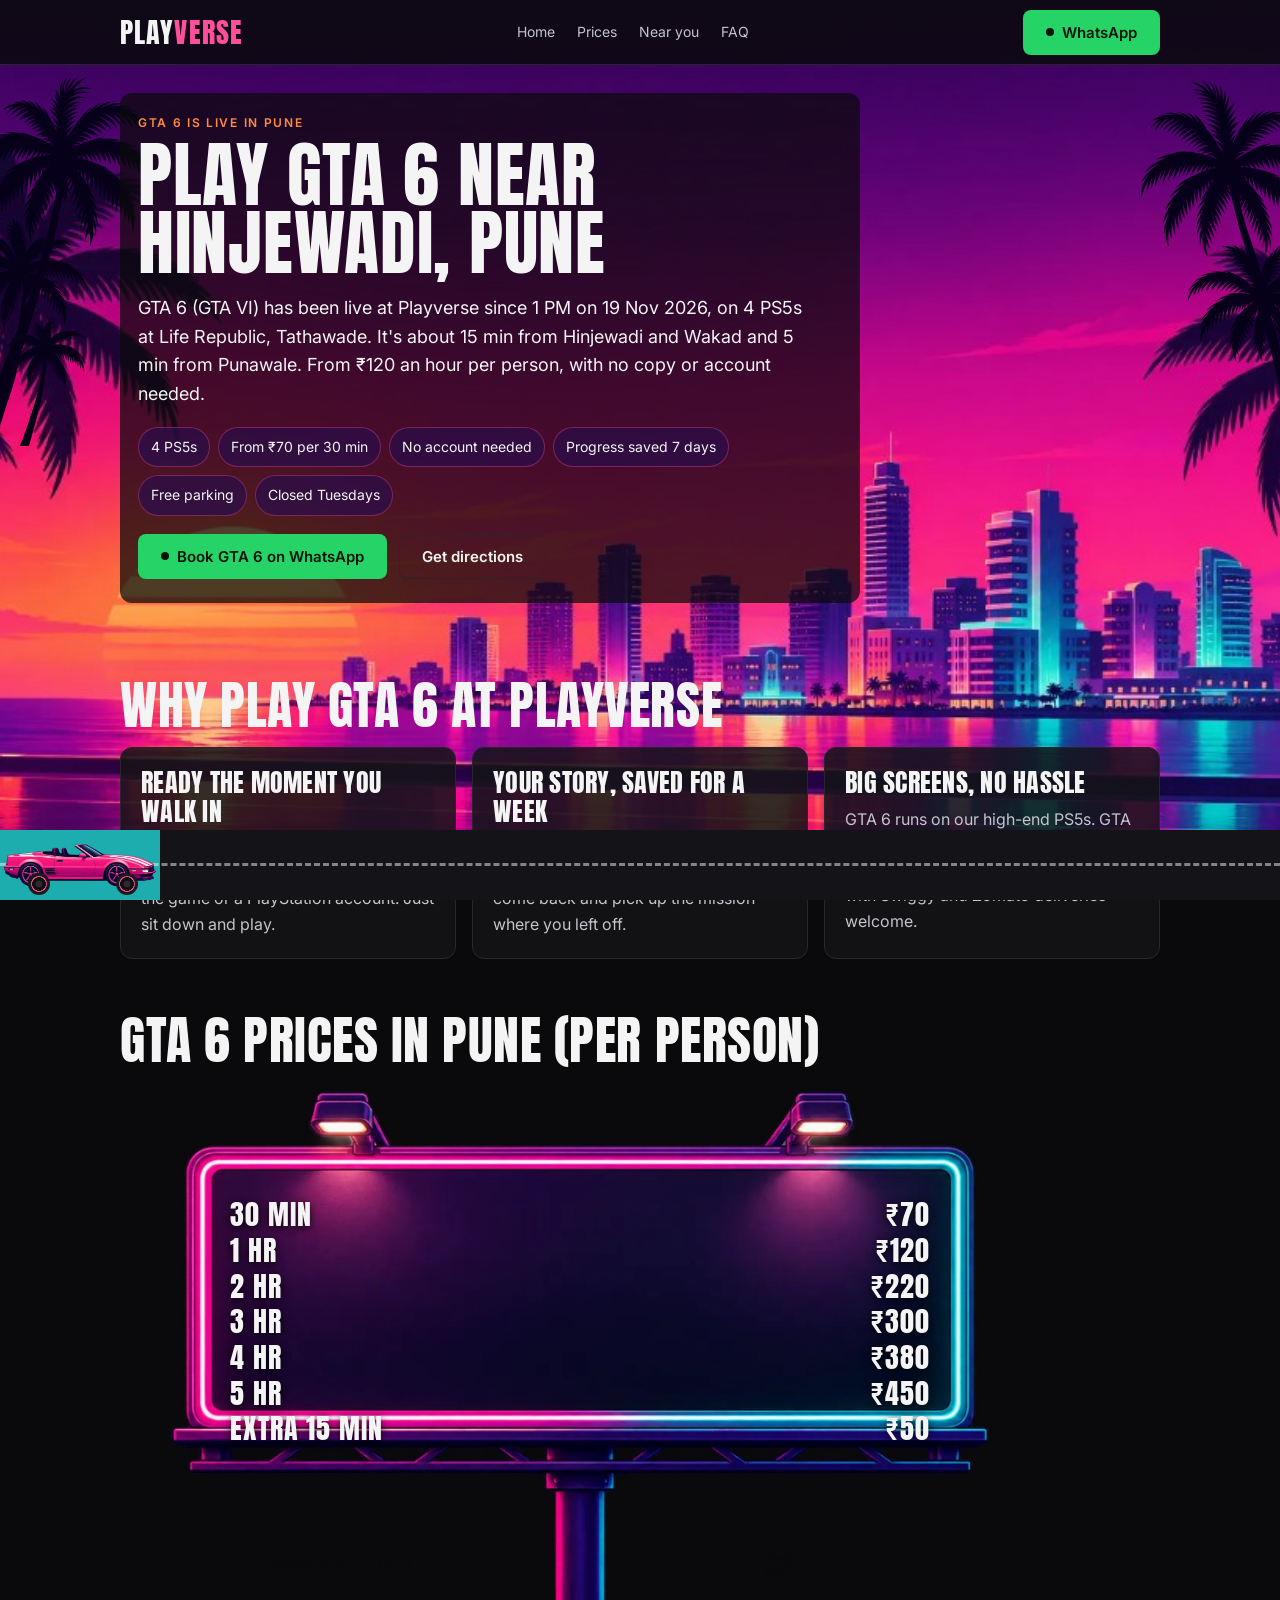
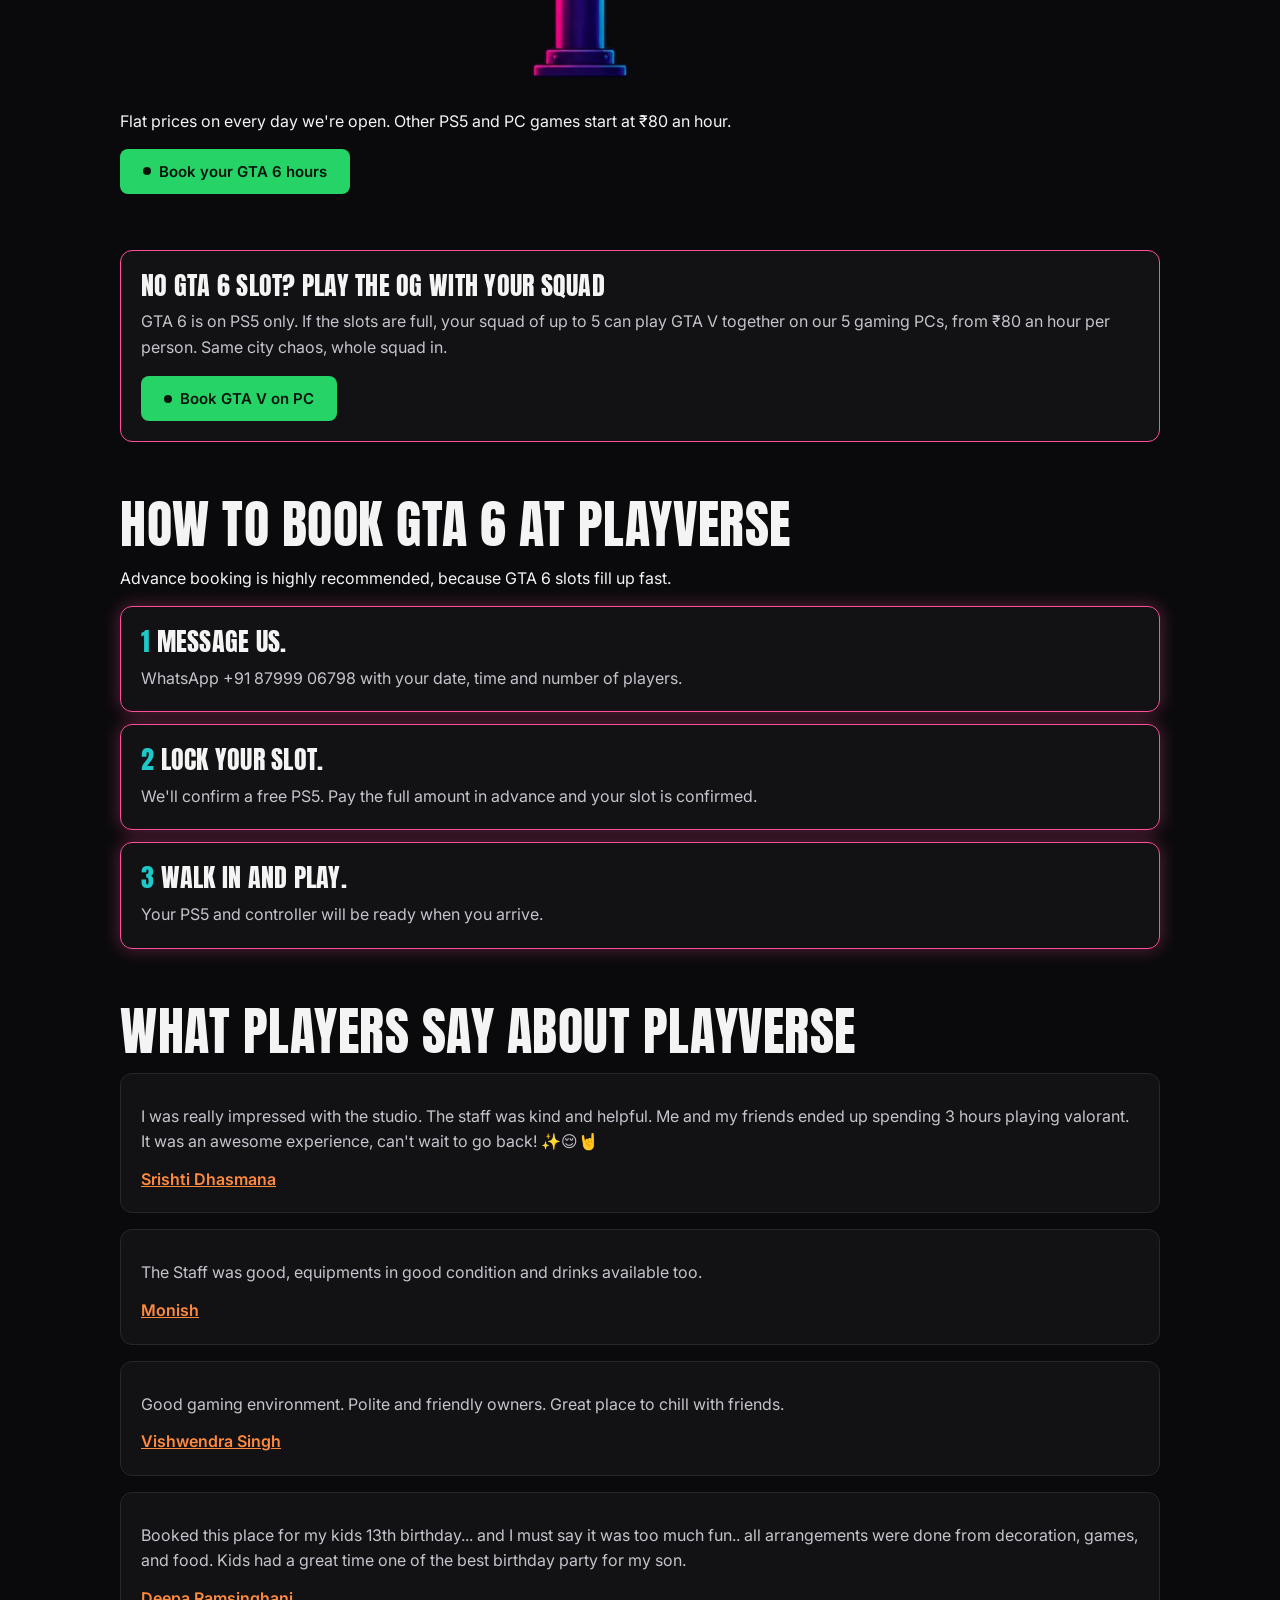
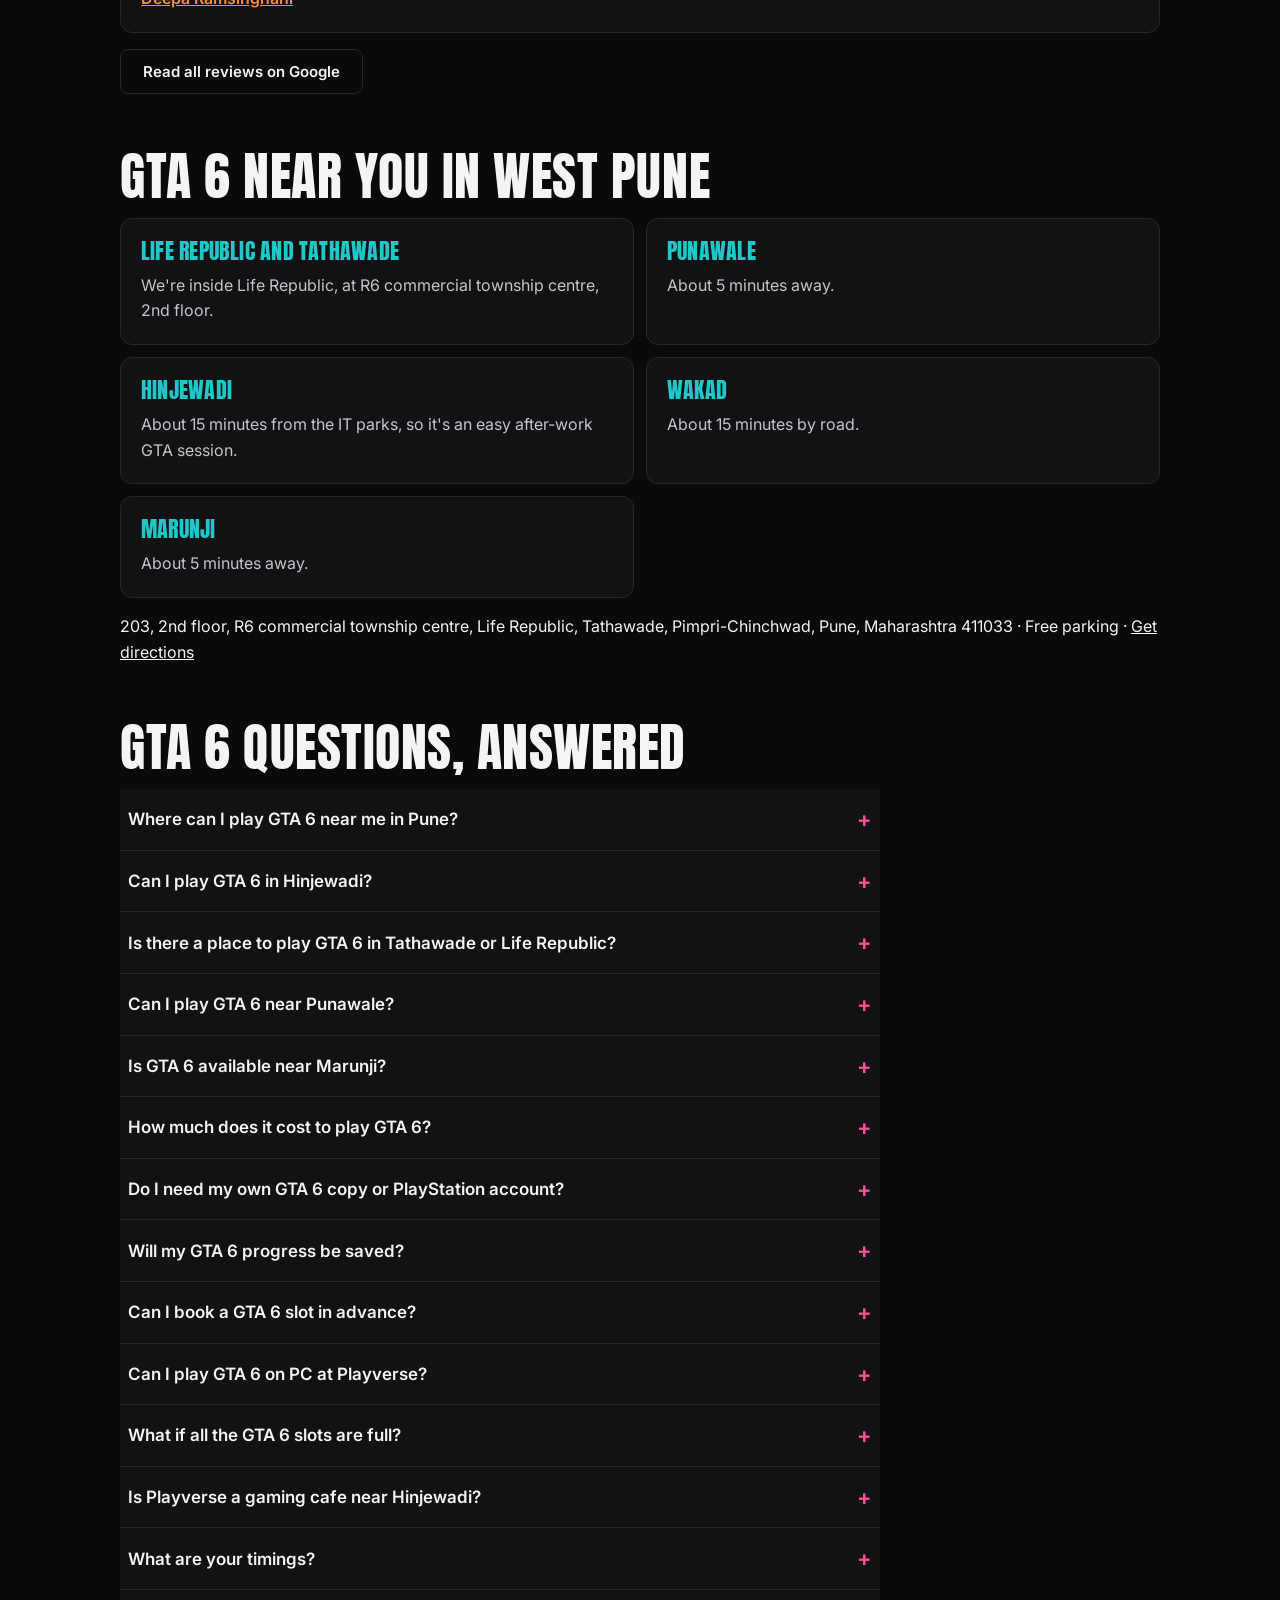
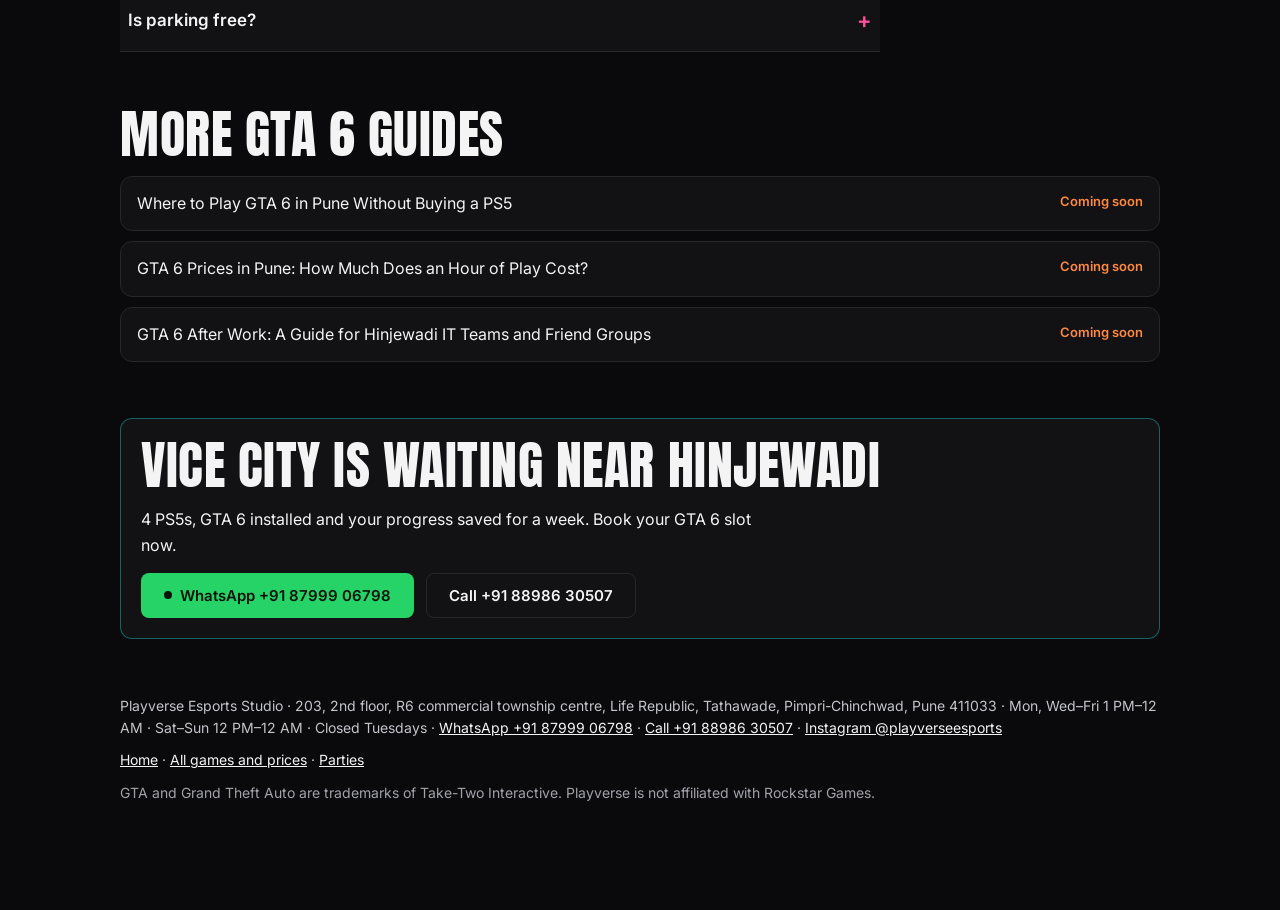
==== new-site/gta-6-hinjewadi-pune/index.html @ 989855e0 "Add a GTA 6 Pages preview without changing the homepage. Co-authored-by: Cursor <cursoragent@cursor." ====
<!doctype html>
<html lang="en-IN">
<head>
  <meta charset="utf-8">
  <meta name="viewport" content="width=device-width, initial-scale=1">
  <title>GTA 6 near Hinjewadi, Pune on PS5 | Play Now from ₹120/hr | Playverse</title>
  <meta name="description" content="GTA 6 is live on 4 PS5s at Playverse, Life Republic, Tathawade, about 15 min from Hinjewadi and 5 min from Punawale and Marunji. No copy or account needed. From ₹70 per person.">
  <link rel="canonical" href="https://www.playverseesports.in/gta-6-hinjewadi-pune/">
  <meta property="og:type" content="website">
  <meta property="og:title" content="GTA 6 near Hinjewadi, Pune on PS5 | Play Now from ₹120/hr | Playverse">
  <meta property="og:description" content="GTA 6 is live on 4 PS5s at Playverse, Life Republic, Tathawade, about 15 min from Hinjewadi and 5 min from Punawale and Marunji. No copy or account needed. From ₹70 per person.">
  <meta property="og:url" content="https://www.playverseesports.in/gta-6-hinjewadi-pune/">
  <meta property="og:image" content="https://www.playverseesports.in/gta-6-hinjewadi-pune/images/sunset-landscape.webp">
  <meta name="theme-color" content="#0A0A0C">
  <link rel="preconnect" href="https://fonts.googleapis.com">
  <link rel="preconnect" href="https://fonts.gstatic.com" crossorigin>
  <link href="https://fonts.googleapis.com/css2?family=Anton&family=Inter:wght@400;500;600&display=swap" rel="stylesheet">
  <link rel="stylesheet" href="gta.css">
  <script type="application/ld+json">
  {
    "@context": "https://schema.org",
    "@graph": [
      {
        "@type": "WebPage",
        "@id": "https://www.playverseesports.in/gta-6-hinjewadi-pune/#webpage",
        "url": "https://www.playverseesports.in/gta-6-hinjewadi-pune/",
        "name": "GTA 6 near Hinjewadi, Pune on PS5 | Play Now from ₹120/hr | Playverse",
        "description": "GTA 6 is live on 4 PS5s at Playverse, Life Republic, Tathawade, about 15 min from Hinjewadi and 5 min from Punawale and Marunji. No copy or account needed. From ₹70 per person.",
        "inLanguage": "en-IN",
        "about": { "@id": "https://www.playverseesports.in/#business" },
        "provider": { "@id": "https://www.playverseesports.in/#business" },
        "isPartOf": { "@id": "https://www.playverseesports.in/#website" },
        "breadcrumb": { "@id": "https://www.playverseesports.in/gta-6-hinjewadi-pune/#breadcrumb" },
        "primaryImageOfPage": {
          "@type": "ImageObject",
          "url": "https://www.playverseesports.in/gta-6-hinjewadi-pune/images/sunset-landscape.webp"
        }
      },
      {
        "@type": "BreadcrumbList",
        "@id": "https://www.playverseesports.in/gta-6-hinjewadi-pune/#breadcrumb",
        "itemListElement": [
          {
            "@type": "ListItem",
            "position": 1,
            "name": "Home",
            "item": "https://www.playverseesports.in/"
          },
          {
            "@type": "ListItem",
            "position": 2,
            "name": "GTA 6 in Hinjewadi, Pune",
            "item": "https://www.playverseesports.in/gta-6-hinjewadi-pune/"
          }
        ]
      },
      {
        "@type": "EntertainmentBusiness",
        "@id": "https://www.playverseesports.in/#business",
        "name": "Playverse Esports Studio",
        "url": "https://www.playverseesports.in/",
        "telephone": ["+91 87999 06798", "+91 88986 30507"],
        "address": {
          "@type": "PostalAddress",
          "streetAddress": "203, 2nd floor, R6 commercial township centre, Life Republic, Tathawade, Pimpri-Chinchwad",
          "addressLocality": "Pune",
          "addressRegion": "Maharashtra",
          "postalCode": "411033",
          "addressCountry": "IN"
        },
        "openingHoursSpecification": [
          {
            "@type": "OpeningHoursSpecification",
            "dayOfWeek": ["Monday", "Wednesday", "Thursday", "Friday"],
            "opens": "13:00",
            "closes": "00:00"
          },
          {
            "@type": "OpeningHoursSpecification",
            "dayOfWeek": ["Saturday", "Sunday"],
            "opens": "12:00",
            "closes": "00:00"
          }
        ]
      },
      {
        "@type": "FAQPage",
        "@id": "https://www.playverseesports.in/gta-6-hinjewadi-pune/#faq",
        "mainEntity": [
          {
            "@type": "Question",
            "name": "Where can I play GTA 6 near me in Pune?",
            "acceptedAnswer": { "@type": "Answer", "text": "At Playverse Esports Studio, Life Republic, Tathawade, on 4 PS5s. It's about 15 minutes from Hinjewadi and Wakad and 5 minutes from Punawale." }
          },
          {
            "@type": "Question",
            "name": "Can I play GTA 6 in Hinjewadi?",
            "acceptedAnswer": { "@type": "Answer", "text": "Yes. Playverse is about 15 minutes from Hinjewadi, and GTA 6 costs ₹120 an hour per person." }
          },
          {
            "@type": "Question",
            "name": "Is there a place to play GTA 6 in Tathawade or Life Republic?",
            "acceptedAnswer": { "@type": "Answer", "text": "Yes. Playverse is inside Life Republic, Tathawade, at 203, 2nd floor, R6 commercial township centre." }
          },
          {
            "@type": "Question",
            "name": "Can I play GTA 6 near Punawale?",
            "acceptedAnswer": { "@type": "Answer", "text": "Yes. Playverse is about 5 minutes from Punawale." }
          },
          {
            "@type": "Question",
            "name": "Is GTA 6 available near Marunji?",
            "acceptedAnswer": { "@type": "Answer", "text": "Yes. Playverse at Life Republic, Tathawade, is about 5 minutes from Marunji." }
          },
          {
            "@type": "Question",
            "name": "How much does it cost to play GTA 6?",
            "acceptedAnswer": { "@type": "Answer", "text": "₹70 for 30 minutes, ₹120 for 1 hour, ₹220 for 2 hours, ₹300 for 3 hours, ₹380 for 4 hours or ₹450 for 5 hours, per person. Extra 15 minutes cost ₹50." }
          },
          {
            "@type": "Question",
            "name": "Do I need my own GTA 6 copy or PlayStation account?",
            "acceptedAnswer": { "@type": "Answer", "text": "No. GTA 6 is already installed on our PS5s, so just come in and play." }
          },
          {
            "@type": "Question",
            "name": "Will my GTA 6 progress be saved?",
            "acceptedAnswer": { "@type": "Answer", "text": "Yes, for up to a week." }
          },
          {
            "@type": "Question",
            "name": "Can I book a GTA 6 slot in advance?",
            "acceptedAnswer": { "@type": "Answer", "text": "Yes, and advance booking is highly recommended. WhatsApp +91 87999 06798 with your date and time. Once we confirm a free PS5, pay the full amount in advance and your slot is confirmed." }
          },
          {
            "@type": "Question",
            "name": "Can I play GTA 6 on PC at Playverse?",
            "acceptedAnswer": { "@type": "Answer", "text": "No. GTA 6 is on PS5 only, so we run it on our high-end PS5s. If you want GTA on PC, a squad of up to 5 can play GTA V together on our 5 gaming PCs." }
          },
          {
            "@type": "Question",
            "name": "What if all the GTA 6 slots are full?",
            "acceptedAnswer": { "@type": "Answer", "text": "Fall back to the OG game. A squad of up to 5 can play GTA V together on our 5 gaming PCs, from ₹80 an hour per person." }
          },
          {
            "@type": "Question",
            "name": "Is Playverse a gaming cafe near Hinjewadi?",
            "acceptedAnswer": { "@type": "Answer", "text": "Yes. Playverse is a gaming cafe and gaming zone about 15 minutes from Hinjewadi, with 4 PS5s and 5 gaming PCs." }
          },
          {
            "@type": "Question",
            "name": "What are your timings?",
            "acceptedAnswer": { "@type": "Answer", "text": "Mon, Wed, Thu and Fri 1 PM to 12 AM, and Sat and Sun 12 PM to 12 AM. We're closed on Tuesdays." }
          },
          {
            "@type": "Question",
            "name": "Is parking free?",
            "acceptedAnswer": { "@type": "Answer", "text": "Yes, parking is free." }
          }
        ]
      }
    ]
  }
  </script>
</head>
<body>
  <div class="sky">
    <picture class="sky-day">
      <source media="(min-width: 768px)" srcset="images/sunset-landscape.webp" width="1024" height="576">
      <img src="images/sunset-portrait.webp" width="576" height="1024" alt="Vice City-style sunset over a PS5 setup at Playverse gaming zone, Life Republic, Tathawade, Pune" fetchpriority="high">
    </picture>
    <picture class="sky-night" aria-hidden="true">
      <source media="(min-width: 768px)" srcset="images/night-landscape.webp" width="1024" height="576">
      <img src="images/night-portrait.webp" width="575" height="1024" alt="" loading="lazy">
    </picture>
    <div class="sky-tint" aria-hidden="true"></div>
  </div>
  <img class="palm palm-l" src="images/palms-left.webp" width="500" height="667" alt="" aria-hidden="true" loading="lazy">
  <img class="palm palm-r" src="images/palms-right.webp" width="500" height="667" alt="" aria-hidden="true" loading="lazy">

  <div class="road road-v" aria-hidden="true"><span class="driven"></span><span class="dash"></span></div>
  <div class="car car-top" aria-hidden="true">
    <img src="images/car-top.webp" width="200" height="355" alt="">
  </div>
  <div class="road road-h" aria-hidden="true"><span class="driven"></span><span class="dash"></span></div>
  <div class="car car-side" aria-hidden="true">
    <img src="images/car-side.webp" width="600" height="250" alt="">
    <span class="wheel wheel-rear"></span>
    <span class="wheel wheel-front"></span>
    <span class="park-sign">P</span>
  </div>

  <nav class="nav" aria-label="Primary">
    <div class="wrap">
      <a class="logo" href="https://www.playverseesports.in/">PLAY<b>VERSE</b></a>
      <div class="links">
        <a href="https://www.playverseesports.in/">Home</a>
        <a href="#prices">Prices</a>
        <a href="#near">Near you</a>
        <a href="#faq">FAQ</a>
      </div>
      <a class="btn btn-wa" href="https://wa.me/918799906798?text=Hi%20Playverse%2C%20I%27d%20like%20to%20book%20GTA%206.%20Date%2C%20time%20and%20players%3A%20"><span class="dot"></span>WhatsApp</a>
    </div>
  </nav>

  <main>
    <section class="hero" id="hero">
      <div class="wrap">
        <div class="hero-copy">
          <p class="eyebrow">GTA 6 is live in Pune</p>
          <h1>Play GTA 6 near Hinjewadi, Pune</h1>
          <p class="sub">GTA 6 (GTA VI) has been live at Playverse since 1 PM on 19 Nov 2026, on 4 PS5s at Life Republic, Tathawade. It's about 15 min from Hinjewadi and Wakad and 5 min from Punawale. From ₹120 an hour per person, with no copy or account needed.</p>
          <ul class="facts">
            <li>4 PS5s</li>
            <li>From ₹70 per 30 min</li>
            <li>No account needed</li>
            <li>Progress saved 7 days</li>
            <li>Free parking</li>
            <li>Closed Tuesdays</li>
          </ul>
          <div class="row">
            <a class="btn btn-wa" href="https://wa.me/918799906798?text=Hi%20Playverse%2C%20I%27d%20like%20to%20book%20GTA%206.%20Date%2C%20time%20and%20players%3A%20"><span class="dot"></span>Book GTA 6 on WhatsApp</a>
            <a class="btn btn-ghost" href="https://share.google/kca95g4atwMwxrsyq">Get directions</a>
          </div>
        </div>
      </div>
    </section>

    <section class="block" id="why">
      <div class="wrap">
        <h2>Why play GTA 6 at Playverse</h2>
        <div class="grid three">
          <article class="card why-card">
            <h3>Ready the moment you walk in</h3>
            <p>GTA 6 is already installed on all 4 PS5s, so you don't need a console, a copy of the game or a PlayStation account. Just sit down and play.</p>
          </article>
          <article class="card why-card">
            <h3>Your story, saved for a week</h3>
            <p>We keep your GTA 6 progress on our console for up to 7 days, so you can come back and pick up the mission where you left off.</p>
          </article>
          <article class="card why-card">
            <h3>Big screens, no hassle</h3>
            <p>GTA 6 runs on our high-end PS5s. GTA 6 is launching on PS5, not PC, and we have free parking and snacks allowed, with Swiggy and Zomato deliveries welcome.</p>
          </article>
        </div>
      </div>
    </section>

    <section class="block" id="prices">
      <div class="wrap">
        <h2>GTA 6 prices in Pune (per person)</h2>
        <div class="billboard-wrap">
          <div class="billboard">
            <img class="frame" src="images/billboard.webp" width="1024" height="682" alt="Neon billboard showing GTA 6 hourly prices at Playverse, Pune" loading="lazy">
            <ul class="prices">
              <li><span>30 min</span><span>₹70</span></li>
              <li><span>1 hr</span><span>₹120</span></li>
              <li><span>2 hr</span><span>₹220</span></li>
              <li><span>3 hr</span><span>₹300</span></li>
              <li><span>4 hr</span><span>₹380</span></li>
              <li><span>5 hr</span><span>₹450</span></li>
              <li><span>Extra 15 min</span><span>₹50</span></li>
            </ul>
          </div>
        </div>
        <p class="note">Flat prices on every day we're open. Other PS5 and PC games start at ₹80 an hour.</p>
        <a class="btn btn-wa" href="https://wa.me/918799906798?text=Hi%20Playverse%2C%20I%27d%20like%20to%20book%20GTA%206.%20Date%2C%20time%20and%20players%3A%20"><span class="dot"></span>Book your GTA 6 hours</a>
      </div>
    </section>

    <section class="block" id="bonus">
      <div class="wrap">
        <article class="card bonus">
          <h3>No GTA 6 slot? Play the OG with your squad</h3>
          <p>GTA 6 is on PS5 only. If the slots are full, your squad of up to 5 can play GTA V together on our 5 gaming PCs, from ₹80 an hour per person. Same city chaos, whole squad in.</p>
          <div class="row" style="margin-top:16px">
            <a class="btn btn-wa" href="https://wa.me/918799906798?text=Hi%20Playverse%2C%20I%27d%20like%20to%20book%20GTA%20V%20on%20PC%20for%20my%20squad."><span class="dot"></span>Book GTA V on PC</a>
          </div>
        </article>
      </div>
    </section>

    <section class="block" id="how">
      <div class="wrap">
        <h2>How to book GTA 6 at Playverse</h2>
        <p class="intro">Advance booking is highly recommended, because GTA 6 slots fill up fast.</p>
        <div class="steps">
          <article class="card step">
            <h3>Message us.</h3>
            <p>WhatsApp +91 87999 06798 with your date, time and number of players.</p>
          </article>
          <article class="card step">
            <h3>Lock your slot.</h3>
            <p>We'll confirm a free PS5. Pay the full amount in advance and your slot is confirmed.</p>
          </article>
          <article class="card step">
            <h3>Walk in and play.</h3>
            <p>Your PS5 and controller will be ready when you arrive.</p>
          </article>
        </div>
      </div>
    </section>

    <section class="block" id="reviews">
      <div class="wrap">
        <h2>What players say about Playverse</h2>
        <div class="grid">
          <article class="card review">
            <blockquote><p>I was really impressed with the studio. The staff was kind and helpful. Me and my friends ended up spending 3 hours playing valorant. It was an awesome experience, can't wait to go back! ✨️😌🤘</p></blockquote>
            <a class="reviewer" href="https://www.google.com/maps/reviews/data=!4m8!14m7!1m6!2m5!1sChdDSUhNMG9nS0VJQ0FnTURJdC1hci1RRRAB!2m1!1s0x0:0xfddb924f7a65fff3!3m1!1s2@1:CIHM0ogKEICAgMDIt-ar-QE%7C%7C?hl=en">Srishti Dhasmana</a>
          </article>
          <article class="card review">
            <blockquote><p>The Staff was good, equipments in good condition and drinks available too.</p></blockquote>
            <a class="reviewer" href="https://www.google.com/maps/reviews/data=!4m8!14m7!1m6!2m5!1sCi9DQUlRQUNvZENodHljRjlvT214WllVcDRXSEoxWnpKVWFHdzVPR2xCTWpnNVEwRRAB!2m1!1s0x0:0xfddb924f7a65fff3!3m1!1s2@1:CAIQACodChtycF9oOmxZYUp4WHJ1ZzJUaGw5OGlBMjg5Q0E%7C%7C?hl=en">Monish</a>
          </article>
          <article class="card review">
            <blockquote><p>Good gaming environment. Polite and friendly owners. Great place to chill with friends.</p></blockquote>
            <a class="reviewer" href="https://www.google.com/maps/reviews/data=!4m8!14m7!1m6!2m5!1sChZDSUhNMG9nS0VJQ0FnTURveXBHNUNnEAE!2m1!1s0x0:0xfddb924f7a65fff3!3m1!1s2@1:CIHM0ogKEICAgMDoypG5Cg%7C%7C?hl=en">Vishwendra Singh</a>
          </article>
          <article class="card review">
            <blockquote><p>Booked this place for my kids 13th birthday... and I must say it was too much fun.. all arrangements were done from decoration, games, and food. Kids had a great time one of the best birthday party for my son.</p></blockquote>
            <a class="reviewer" href="https://www.google.com/maps/reviews/data=!4m8!14m7!1m6!2m5!1sChZDSUhNMG9nS0VJQ0FnTUNZaXRhS0N3EAE!2m1!1s0x0:0xfddb924f7a65fff3!3m1!1s2@1:CIHM0ogKEICAgMCYitaKCw%7C%7C?hl=en">Deepa Ramsinghani</a>
          </article>
        </div>
        <p style="margin-top:16px"><a class="btn btn-ghost" href="https://share.google/kca95g4atwMwxrsyq">Read all reviews on Google</a></p>
      </div>
    </section>

    <section class="block" id="near">
      <div class="wrap">
        <h2>GTA 6 near you in West Pune</h2>
        <div class="places">
          <article class="card">
            <h3>Life Republic and Tathawade</h3>
            <p>We're inside Life Republic, at R6 commercial township centre, 2nd floor.</p>
          </article>
          <article class="card">
            <h3>Punawale</h3>
            <p>About 5 minutes away.</p>
          </article>
          <article class="card">
            <h3>Hinjewadi</h3>
            <p>About 15 minutes from the IT parks, so it's an easy after-work GTA session.</p>
          </article>
          <article class="card">
            <h3>Wakad</h3>
            <p>About 15 minutes by road.</p>
          </article>
          <article class="card">
            <h3>Marunji</h3>
            <p>About 5 minutes away.</p>
          </article>
        </div>
        <p class="address">203, 2nd floor, R6 commercial township centre, Life Republic, Tathawade, Pimpri-Chinchwad, Pune, Maharashtra 411033 · Free parking · <a href="https://share.google/kca95g4atwMwxrsyq">Get directions</a></p>
      </div>
    </section>

    <section class="block" id="faq">
      <div class="wrap">
        <h2>GTA 6 questions, answered</h2>
        <div class="faq-list">
          <details class="faq-item">
            <summary>Where can I play GTA 6 near me in Pune?</summary>
            <p>At Playverse Esports Studio, Life Republic, Tathawade, on 4 PS5s. It's about 15 minutes from Hinjewadi and Wakad and 5 minutes from Punawale.</p>
          </details>
          <details class="faq-item">
            <summary>Can I play GTA 6 in Hinjewadi?</summary>
            <p>Yes. Playverse is about 15 minutes from Hinjewadi, and GTA 6 costs ₹120 an hour per person.</p>
          </details>
          <details class="faq-item">
            <summary>Is there a place to play GTA 6 in Tathawade or Life Republic?</summary>
            <p>Yes. Playverse is inside Life Republic, Tathawade, at 203, 2nd floor, R6 commercial township centre.</p>
          </details>
          <details class="faq-item">
            <summary>Can I play GTA 6 near Punawale?</summary>
            <p>Yes. Playverse is about 5 minutes from Punawale.</p>
          </details>
          <details class="faq-item">
            <summary>Is GTA 6 available near Marunji?</summary>
            <p>Yes. Playverse at Life Republic, Tathawade, is about 5 minutes from Marunji.</p>
          </details>
          <details class="faq-item">
            <summary>How much does it cost to play GTA 6?</summary>
            <p>₹70 for 30 minutes, ₹120 for 1 hour, ₹220 for 2 hours, ₹300 for 3 hours, ₹380 for 4 hours or ₹450 for 5 hours, per person. Extra 15 minutes cost ₹50.</p>
          </details>
          <details class="faq-item">
            <summary>Do I need my own GTA 6 copy or PlayStation account?</summary>
            <p>No. GTA 6 is already installed on our PS5s, so just come in and play.</p>
          </details>
          <details class="faq-item">
            <summary>Will my GTA 6 progress be saved?</summary>
            <p>Yes, for up to a week.</p>
          </details>
          <details class="faq-item">
            <summary>Can I book a GTA 6 slot in advance?</summary>
            <p>Yes, and advance booking is highly recommended. WhatsApp +91 87999 06798 with your date and time. Once we confirm a free PS5, pay the full amount in advance and your slot is confirmed.</p>
          </details>
          <details class="faq-item">
            <summary>Can I play GTA 6 on PC at Playverse?</summary>
            <p>No. GTA 6 is on PS5 only, so we run it on our high-end PS5s. If you want GTA on PC, a squad of up to 5 can play GTA V together on our 5 gaming PCs.</p>
          </details>
          <details class="faq-item">
            <summary>What if all the GTA 6 slots are full?</summary>
            <p>Fall back to the OG game. A squad of up to 5 can play GTA V together on our 5 gaming PCs, from ₹80 an hour per person.</p>
          </details>
          <details class="faq-item">
            <summary>Is Playverse a gaming cafe near Hinjewadi?</summary>
            <p>Yes. Playverse is a gaming cafe and gaming zone about 15 minutes from Hinjewadi, with 4 PS5s and 5 gaming PCs.</p>
          </details>
          <details class="faq-item">
            <summary>What are your timings?</summary>
            <p>Mon, Wed, Thu and Fri 1 PM to 12 AM, and Sat and Sun 12 PM to 12 AM. We're closed on Tuesdays.</p>
          </details>
          <details class="faq-item">
            <summary>Is parking free?</summary>
            <p>Yes, parking is free.</p>
          </details>
        </div>
      </div>
    </section>

    <section class="block" id="guides">
      <div class="wrap">
        <h2>More GTA 6 guides</h2>
        <ul class="soon">
          <li>Where to Play GTA 6 in Pune Without Buying a PS5 <span>Coming soon</span></li>
          <li>GTA 6 Prices in Pune: How Much Does an Hour of Play Cost? <span>Coming soon</span></li>
          <li>GTA 6 After Work: A Guide for Hinjewadi IT Teams and Friend Groups <span>Coming soon</span></li>
        </ul>
      </div>
    </section>

    <section class="block" id="final">
      <div class="wrap">
        <div class="panel">
          <h2>Vice City is waiting near Hinjewadi</h2>
          <p class="intro" style="margin-top:12px">4 PS5s, GTA 6 installed and your progress saved for a week. Book your GTA 6 slot now.</p>
          <div class="row">
            <a class="btn btn-wa" href="https://wa.me/918799906798?text=Hi%20Playverse%2C%20I%27d%20like%20to%20book%20GTA%206.%20Date%2C%20time%20and%20players%3A%20"><span class="dot"></span>WhatsApp +91 87999 06798</a>
            <a class="btn btn-ghost" href="tel:+918898630507">Call +91 88986 30507</a>
          </div>
        </div>
      </div>
    </section>
  </main>

  <footer class="site-footer">
    <div class="wrap">
      <p>Playverse Esports Studio · 203, 2nd floor, R6 commercial township centre, Life Republic, Tathawade, Pimpri-Chinchwad, Pune 411033 · Mon, Wed–Fri 1 PM–12 AM · Sat–Sun 12 PM–12 AM · Closed Tuesdays · <a href="https://wa.me/918799906798?text=Hi%20Playverse%2C%20I%27d%20like%20to%20book%20GTA%206.%20Date%2C%20time%20and%20players%3A%20">WhatsApp +91 87999 06798</a> · <a href="tel:+918898630507">Call +91 88986 30507</a> · <a href="https://www.instagram.com/playverseesports/">Instagram @playverseesports</a></p>
      <p><a href="https://www.playverseesports.in/">Home</a> · <a href="https://www.playverseesports.in/#prices">All games and prices</a> · <a href="https://www.playverseesports.in/#parties">Parties</a></p>
      <p class="legal">GTA and Grand Theft Auto are trademarks of Take-Two Interactive. Playverse is not affiliated with Rockstar Games.</p>
    </div>
  </footer>

  <a class="fab" href="https://wa.me/918799906798?text=Hi%20Playverse%2C%20I%27d%20like%20to%20book%20GTA%206.%20Date%2C%20time%20and%20players%3A%20" aria-label="Chat on WhatsApp">
    <svg viewBox="0 0 24 24" aria-hidden="true"><path d="M12 2a10 10 0 0 0-8.6 15.1L2 22l5-1.3A10 10 0 1 0 12 2Zm5.3 14.1c-.2.6-1.3 1.2-1.8 1.2-.5.1-1 .2-3.4-.7-2.8-1.1-4.6-4-4.8-4.2-.1-.2-1.1-1.5-1.1-2.9s.7-2 1-2.3c.2-.3.5-.3.7-.3h.5c.2 0 .4 0 .6.5l.9 2.1c.1.2.1.4 0 .5l-.3.5-.4.4c-.1.2-.3.3-.1.6.2.3.8 1.3 1.7 2.1 1.2 1 2.1 1.3 2.4 1.5.3.1.5.1.6-.1l.9-1.1c.2-.3.4-.2.6-.1l2 1c.3.1.5.2.5.3.1.2.1.7-.1 1.3Z"/></svg>
  </a>
  <script src="gta.js"></script>
</body>
</html>
---- new-site/gta-6-hinjewadi-pune/gta.css ----
:root {
  --bg: #0A0A0C;
  --surface: rgba(20, 20, 24, 0.86);
  --border: #26262C;
  --text: #F4F4F5;
  --muted: #C4C4CC;
  --pink: #FF4F9A;
  --orange: #FF8A3D;
  --purple: #2A0F4A;
  --teal: #1FC8C8;
  --wa: #25D366;
  --r-btn: 8px;
  --r-card: 12px;
  --head: "Anton", Impact, sans-serif;
  --body: Inter, system-ui, sans-serif;
  --p: 0;
  --night: 0;
  --road: 32px;
  --car-h: 36px;
}

* { box-sizing: border-box; }
html { scroll-behavior: auto; }
body {
  margin: 0;
  background: var(--bg);
  color: var(--text);
  font: 400 16px/1.6 var(--body);
  padding-left: var(--road);
}
img { max-width: 100%; height: auto; }
a { color: inherit; }
h1, h2, h3 { font-family: var(--head); font-weight: 400; letter-spacing: 0.01em; margin: 0; }
h1 { font-size: clamp(40px, 12vw, 72px); line-height: 0.95; text-transform: uppercase; }
h2 { font-size: clamp(32px, 8vw, 52px); line-height: 1; text-transform: uppercase; }
h3 { font-size: 26px; line-height: 1.1; text-transform: uppercase; }
p { margin: 0; }

.wrap { max-width: 1080px; margin: 0 auto; padding: 0 20px; }
.panel {
  background: var(--surface);
  border: 1px solid var(--border);
  border-radius: var(--r-card);
  padding: 20px;
}
.muted { color: var(--muted); }
.row { display: flex; gap: 12px; flex-wrap: wrap; align-items: center; }

.sky {
  position: fixed;
  inset: 0;
  z-index: 0;
  pointer-events: none;
  background: #120818;
}
.sky picture, .sky img { position: absolute; inset: 0; width: 100%; height: 100%; object-fit: cover; }
.sky-night { opacity: var(--night); }
.sky-tint {
  position: absolute;
  inset: 0;
  background: linear-gradient(180deg, rgba(255, 79, 154, 0.18), rgba(42, 15, 74, 0.72));
  opacity: var(--night);
}

.palm {
  position: fixed;
  z-index: 1;
  top: 8vh;
  width: min(42vw, 220px);
  height: auto;
  pointer-events: none;
  transition: transform 0.8s ease;
}
.palm-l { left: var(--road); }
.palm-r { right: 0; }
.palms-out .palm-l { transform: translateX(-40px); }
.palms-out .palm-r { transform: translateX(40px); }

.road-v, .car-top { display: block; }
.road-h, .car-side { display: none; }
.road-v {
  position: fixed;
  z-index: 4;
  left: 0;
  top: 0;
  width: 24px;
  height: 100vh;
  background: #141418;
  overflow: hidden;
}
.road-v .dash {
  position: absolute;
  left: 11px;
  top: 0;
  bottom: 0;
  border-left: 2px dashed rgba(244, 244, 245, 0.55);
}
.road-v .driven {
  position: absolute;
  left: 0;
  top: 0;
  width: 100%;
  height: calc(var(--p) * (100vh - var(--car-h)) + var(--car-h));
  background: var(--teal);
  opacity: 0.85;
}
.car-top {
  position: fixed;
  z-index: 5;
  left: 2px;
  top: 0;
  width: 20px;
  height: var(--car-h);
  transform: translateY(calc(var(--p) * (100vh - var(--car-h))));
}
.car-top img { width: 20px; height: 36px; object-fit: contain; display: block; transform: rotate(180deg); }

.nav {
  position: sticky;
  top: 0;
  z-index: 6;
  background: rgba(10, 10, 12, 0.85);
  backdrop-filter: blur(10px);
  border-bottom: 1px solid var(--border);
}
.nav .wrap { display: flex; align-items: center; justify-content: space-between; height: 64px; gap: 12px; }
.logo { font: 400 28px/1 var(--head); letter-spacing: 0.04em; text-decoration: none; }
.logo b { color: var(--pink); font-weight: 400; }
.links { display: none; gap: 22px; font-size: 14px; }
.links a { text-decoration: none; color: var(--muted); }
.links a:hover, .links a:focus-visible { color: var(--text); }

.btn {
  font: 600 15px/1 var(--body);
  min-height: 44px;
  padding: 14px 22px;
  border-radius: var(--r-btn);
  text-decoration: none;
  display: inline-flex;
  align-items: center;
  justify-content: center;
  gap: 8px;
  border: 1px solid transparent;
  cursor: pointer;
  color: var(--text);
}
.btn:focus-visible { outline: 2px solid var(--pink); outline-offset: 3px; }
.btn-wa { background: var(--wa); color: #04140A; }
.btn-wa:hover { filter: brightness(1.08); }
.btn-ghost { border-color: var(--border); background: transparent; }
.btn-ghost:hover, .btn-ghost:focus-visible { border-color: var(--pink); }
.dot { width: 8px; height: 8px; border-radius: 50%; background: #04140A; }

main { position: relative; z-index: 2; }
.hero { padding: 28px 0 48px; }
.hero-copy {
  background: rgba(10, 10, 12, 0.72);
  border-radius: var(--r-card);
  padding: 24px 18px;
  max-width: 740px;
}
.eyebrow { color: var(--orange); font: 600 12px/1 var(--body); letter-spacing: 0.14em; text-transform: uppercase; margin-bottom: 12px; }
.sub { margin-top: 16px; font-size: 18px; max-width: 62ch; }
.facts { display: flex; flex-wrap: wrap; gap: 8px; margin: 18px 0; padding: 0; list-style: none; }
.facts li {
  background: rgba(42, 15, 74, 0.72);
  border: 1px solid rgba(255, 79, 154, 0.35);
  border-radius: 999px;
  padding: 8px 12px;
  font-size: 14px;
}

.block { padding: 28px 0; }
.block h2 { margin-bottom: 16px; }
.grid { display: grid; gap: 16px; }
.card {
  background: var(--surface);
  border: 1px solid var(--border);
  border-radius: var(--r-card);
  padding: 20px;
}
.card p { margin-top: 10px; color: var(--muted); }

.why-card { opacity: 0; transform: translateY(16px) scale(0.98); }
.why-card.in { animation: pop 0.55s ease forwards; }
.why-card:nth-child(2).in { animation-delay: 0.12s; }
.why-card:nth-child(3).in { animation-delay: 0.24s; }
@keyframes pop { to { opacity: 1; transform: none; } }

.billboard-wrap { opacity: 0; transform: translateX(48px); }
#prices.in .billboard-wrap { animation: slide-in 0.7s ease forwards; }
@keyframes slide-in { to { opacity: 1; transform: none; } }
.billboard {
  position: relative;
  max-width: 920px;
}
.billboard img.frame {
  width: 100%;
  height: auto;
  display: block;
}
.prices {
  position: absolute;
  left: 12%;
  right: 12%;
  top: 18%;
  height: 42%;
  display: flex;
  flex-direction: column;
  justify-content: space-evenly;
  margin: 0;
  padding: 0;
  list-style: none;
}
.prices li {
  display: flex;
  justify-content: space-between;
  gap: 12px;
  white-space: nowrap;
  font: 400 clamp(14px, 3.6vw, 28px)/1 var(--head);
  letter-spacing: 0.03em;
  text-transform: uppercase;
  text-shadow: 0 2px 10px rgba(0, 0, 0, 0.85);
}
.note { margin: 14px 0; max-width: 62ch; }

.bonus { border-color: var(--pink); }
.steps { display: grid; gap: 12px; counter-reset: step; }
.step {
  opacity: 0.35;
  border-color: #3a2048;
  transition: border-color 0.4s ease, box-shadow 0.4s ease, opacity 0.4s ease;
}
.step.in {
  opacity: 1;
  border-color: var(--pink);
  box-shadow: 0 0 18px rgba(255, 79, 154, 0.35);
}
.step h3::before {
  counter-increment: step;
  content: counter(step) "  ";
  color: var(--teal);
}
.intro { margin-bottom: 14px; max-width: 62ch; }

.review { opacity: 0; transform: translateY(18px); }
.review.in { animation: rise 0.5s ease forwards; }
.review:nth-child(2).in { animation-delay: 0.08s; }
.review:nth-child(3).in { animation-delay: 0.16s; }
.review:nth-child(4).in { animation-delay: 0.24s; }
@keyframes rise { to { opacity: 1; transform: none; } }
blockquote { margin: 0; }
.reviewer { display: inline-block; margin-top: 12px; color: var(--orange); font-weight: 600; }

.places { display: grid; gap: 12px; }
.places h3 { font-size: 22px; color: var(--teal); }
.address { margin-top: 16px; }

.faq-list { max-width: 760px; }
.faq-item {
  border-bottom: 1px solid var(--border);
  background: rgba(20, 20, 24, 0.8);
  opacity: 0;
  transform: translateY(-12px);
}
.faq-item.in { animation: note 0.45s ease forwards; }
@keyframes note { to { opacity: 1; transform: none; } }
.faq-item summary {
  list-style: none;
  cursor: pointer;
  min-height: 44px;
  padding: 16px 8px;
  display: flex;
  justify-content: space-between;
  gap: 12px;
  align-items: center;
  font: 600 17px/1.3 var(--body);
}
.faq-item summary::-webkit-details-marker { display: none; }
.faq-item summary::after { content: "+"; color: var(--pink); font-size: 22px; flex: none; }
.faq-item[open] summary::after { content: "–"; }
.faq-item p {
  color: var(--muted);
  max-width: 65ch;
  padding: 0 8px 16px;
  animation: drop 0.35s ease;
}
@keyframes drop {
  from { opacity: 0; transform: translateY(-8px); }
  to { opacity: 1; transform: none; }
}

.soon { list-style: none; padding: 0; margin: 0; display: grid; gap: 10px; }
.soon li {
  display: flex;
  justify-content: space-between;
  gap: 12px;
  padding: 14px 16px;
  border: 1px solid var(--border);
  border-radius: var(--r-card);
  background: var(--surface);
}
.soon span { color: var(--orange); font-size: 13px; font-weight: 600; white-space: nowrap; }

#final .panel { border-color: rgba(31, 200, 200, 0.45); }
.parked #final .btn-wa { animation: pulse 0.7s ease 1; }
@keyframes pulse {
  0% { box-shadow: 0 0 0 0 rgba(37, 211, 102, 0.7); }
  100% { box-shadow: 0 0 0 14px rgba(37, 211, 102, 0); }
}

.site-footer {
  position: relative;
  z-index: 2;
  padding: 28px 0 96px;
  color: var(--muted);
  font-size: 14px;
}
.site-footer p + p { margin-top: 10px; }
.site-footer a { color: var(--text); }
.legal { color: #A1A1AA; }

.fab {
  position: fixed;
  z-index: 7;
  right: 16px;
  bottom: 24px;
  width: 56px;
  height: 56px;
  border-radius: 50%;
  background: var(--wa);
  display: flex;
  align-items: center;
  justify-content: center;
  box-shadow: 0 6px 20px rgba(0, 0, 0, 0.45);
}
.fab:focus-visible { outline: 2px solid var(--text); outline-offset: 3px; }
.fab svg { width: 28px; height: 28px; fill: #fff; }

.park-sign { display: none; }

@media (min-width: 768px) {
  :root { --road: 0px; }
  body { padding-left: 0; padding-bottom: 70px; }
  .links { display: flex; }
  .palm { width: 280px; }
  .palm-l { left: 0; }
  .road-v, .car-top, .fab { display: none; }
  .road-h, .car-side { display: block; }
  .road-h {
    position: fixed;
    z-index: 4;
    left: 0;
    right: 0;
    bottom: 0;
    height: 70px;
    background: #141418;
  }
  .road-h .dash {
    position: absolute;
    left: 0;
    right: 0;
    top: 33px;
    border-top: 3px dashed rgba(244, 244, 245, 0.5);
  }
  .road-h .driven {
    position: absolute;
    left: 0;
    top: 0;
    height: 100%;
    width: calc(var(--p) * (100vw - 160px) + 160px);
    background: rgba(31, 200, 200, 0.85);
  }
  .car-side {
    position: fixed;
    z-index: 5;
    left: 0;
    bottom: 2px;
    width: 160px;
    height: 67px;
    transform: translateX(calc(var(--p) * (100vw - 160px)));
  }
  .car-side img { width: 160px; height: 67px; object-fit: contain; display: block; }
  .wheel {
    position: absolute;
    top: 42px;
    width: 22px;
    height: 22px;
    border-radius: 50%;
    border: 3px solid #1a1a1e;
    background: radial-gradient(circle, #2a2a30 30%, #111 32% 60%, #ff4f9a 62% 70%, #111 72%);
    transform: rotate(calc(var(--p) * 3600deg));
  }
  .wheel-rear { left: 28px; }
  .wheel-front { left: 116px; }
  .park-sign {
    display: none;
    position: absolute;
    right: -28px;
    top: -6px;
    width: 22px;
    height: 22px;
    border-radius: 3px;
    background: #1168FF;
    color: #fff;
    font: 700 14px/22px var(--body);
    text-align: center;
  }
  .parked .park-sign { display: block; }
  .site-footer { padding-bottom: 36px; }
  .grid.three { grid-template-columns: repeat(3, 1fr); }
  .places { grid-template-columns: 1fr 1fr; }
}

@media (prefers-reduced-motion: reduce) {
  :root { --p: 1; }
  html { scroll-behavior: auto; }
  .palm, .why-card, .billboard-wrap, .review, .faq-item, .step, .car-top, .car-side, .wheel {
    animation: none !important;
    transition: none !important;
    transform: none !important;
    opacity: 1 !important;
  }
  .sky-night, .sky-tint { opacity: 0; }
  .at-end .sky-night, .at-end .sky-tint { opacity: 1; }
  .car-top { top: auto; bottom: 8px; }
  .car-side { left: auto; right: 24px; }
  .parked #final .btn-wa, #final .btn-wa { animation: none; }
  .park-sign { display: block; }
  .step { opacity: 1; border-color: var(--pink); }
}
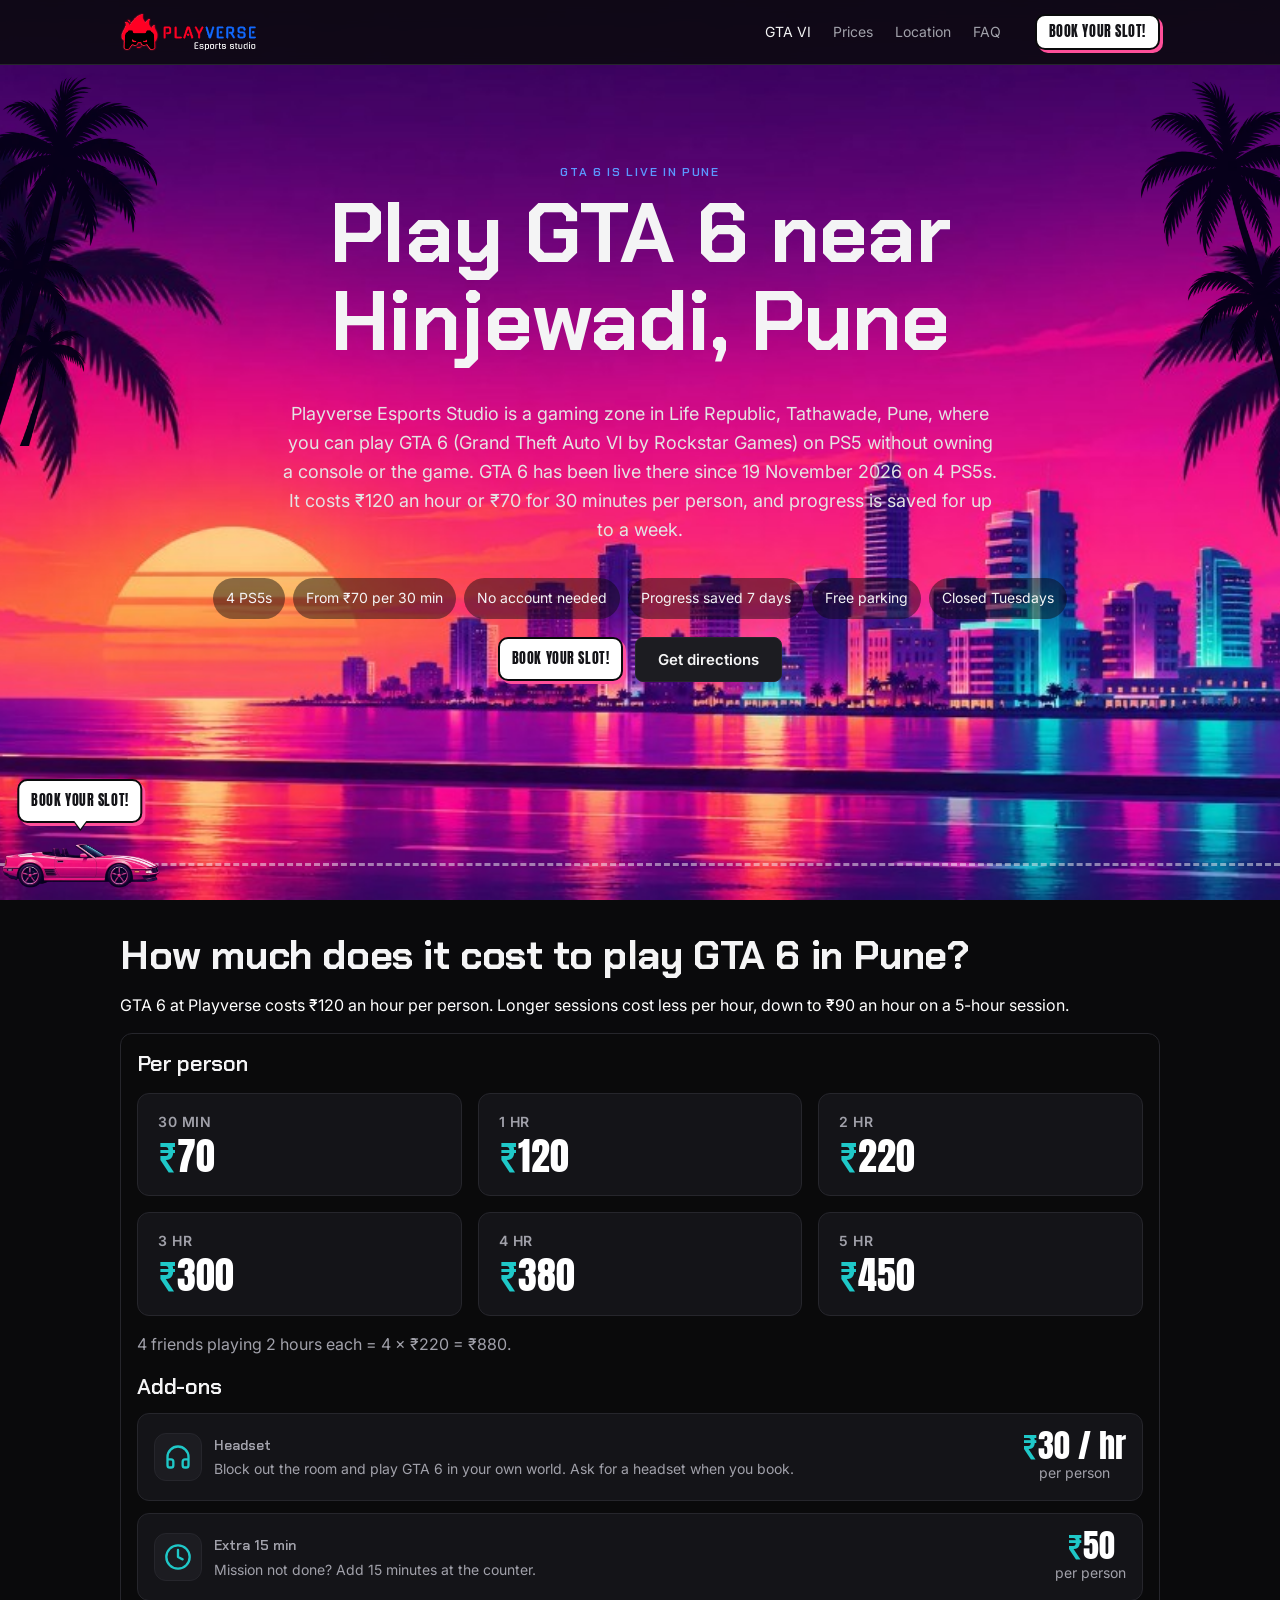
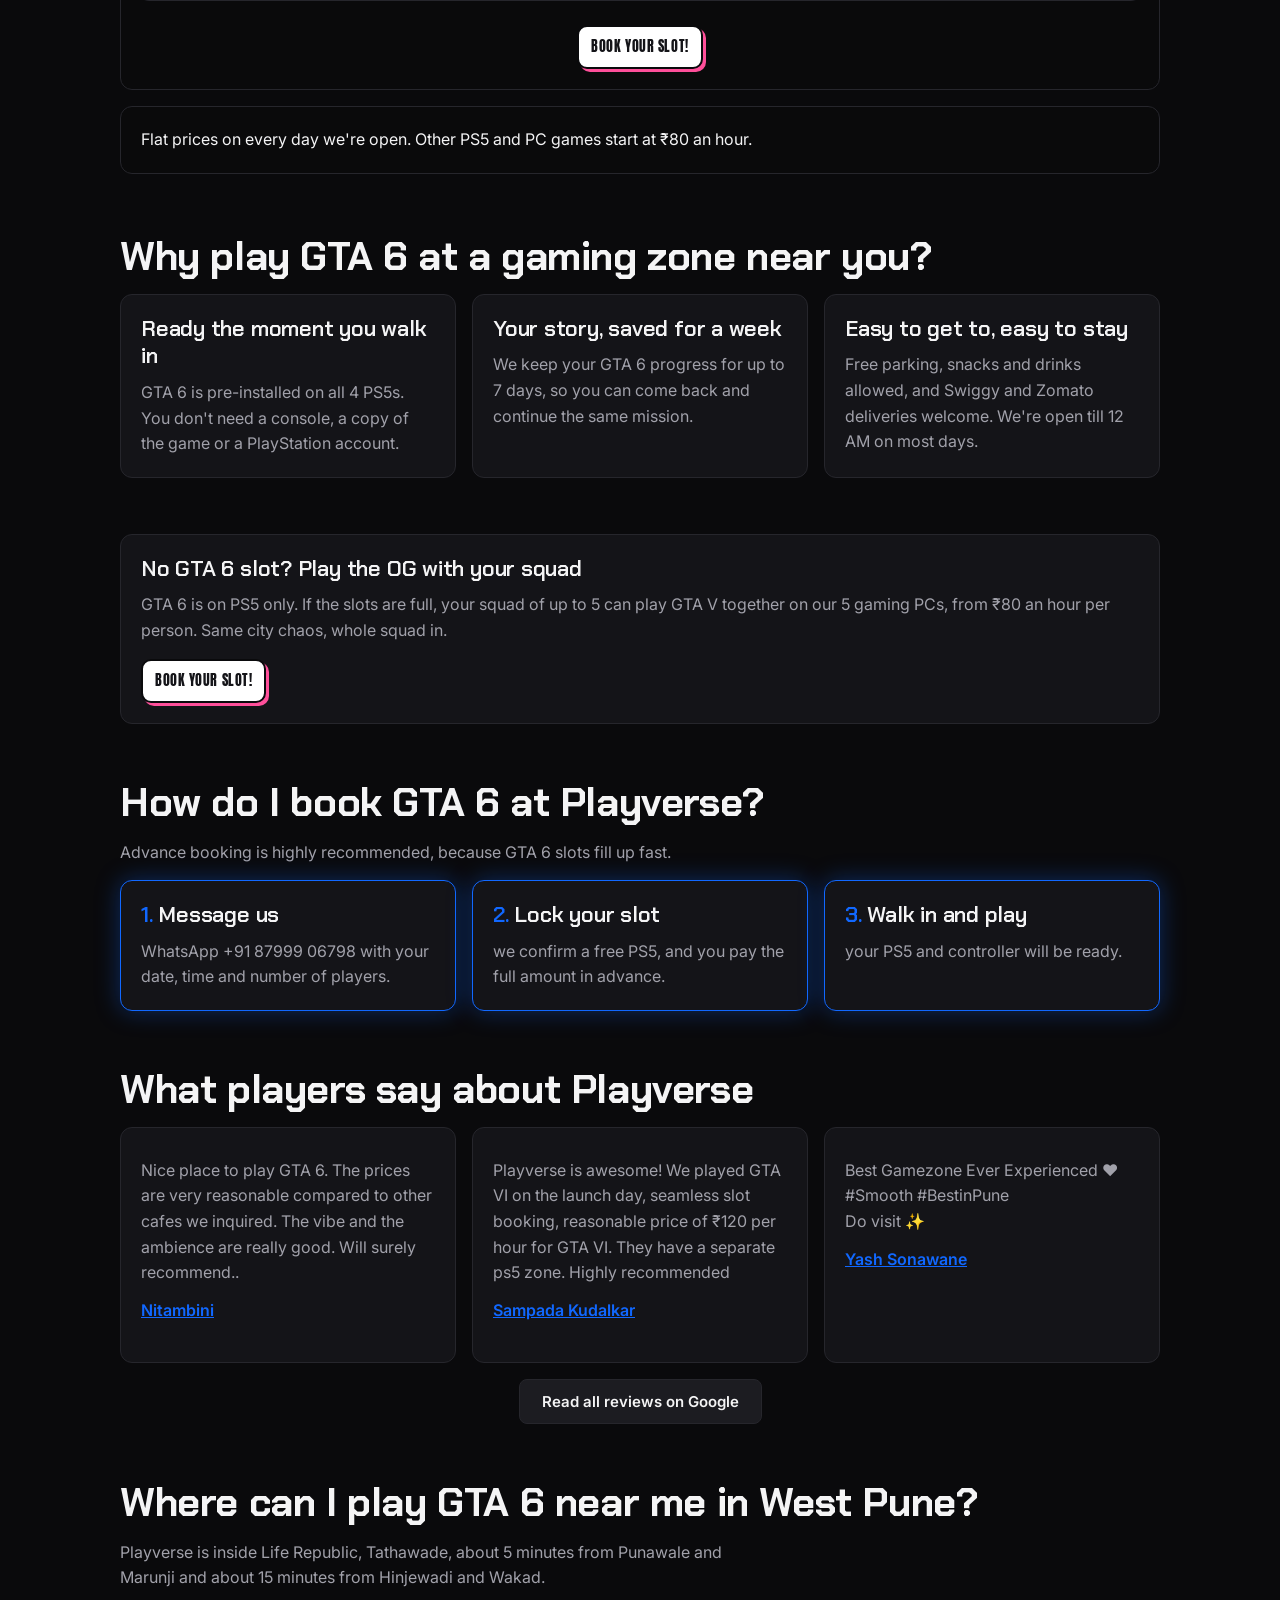
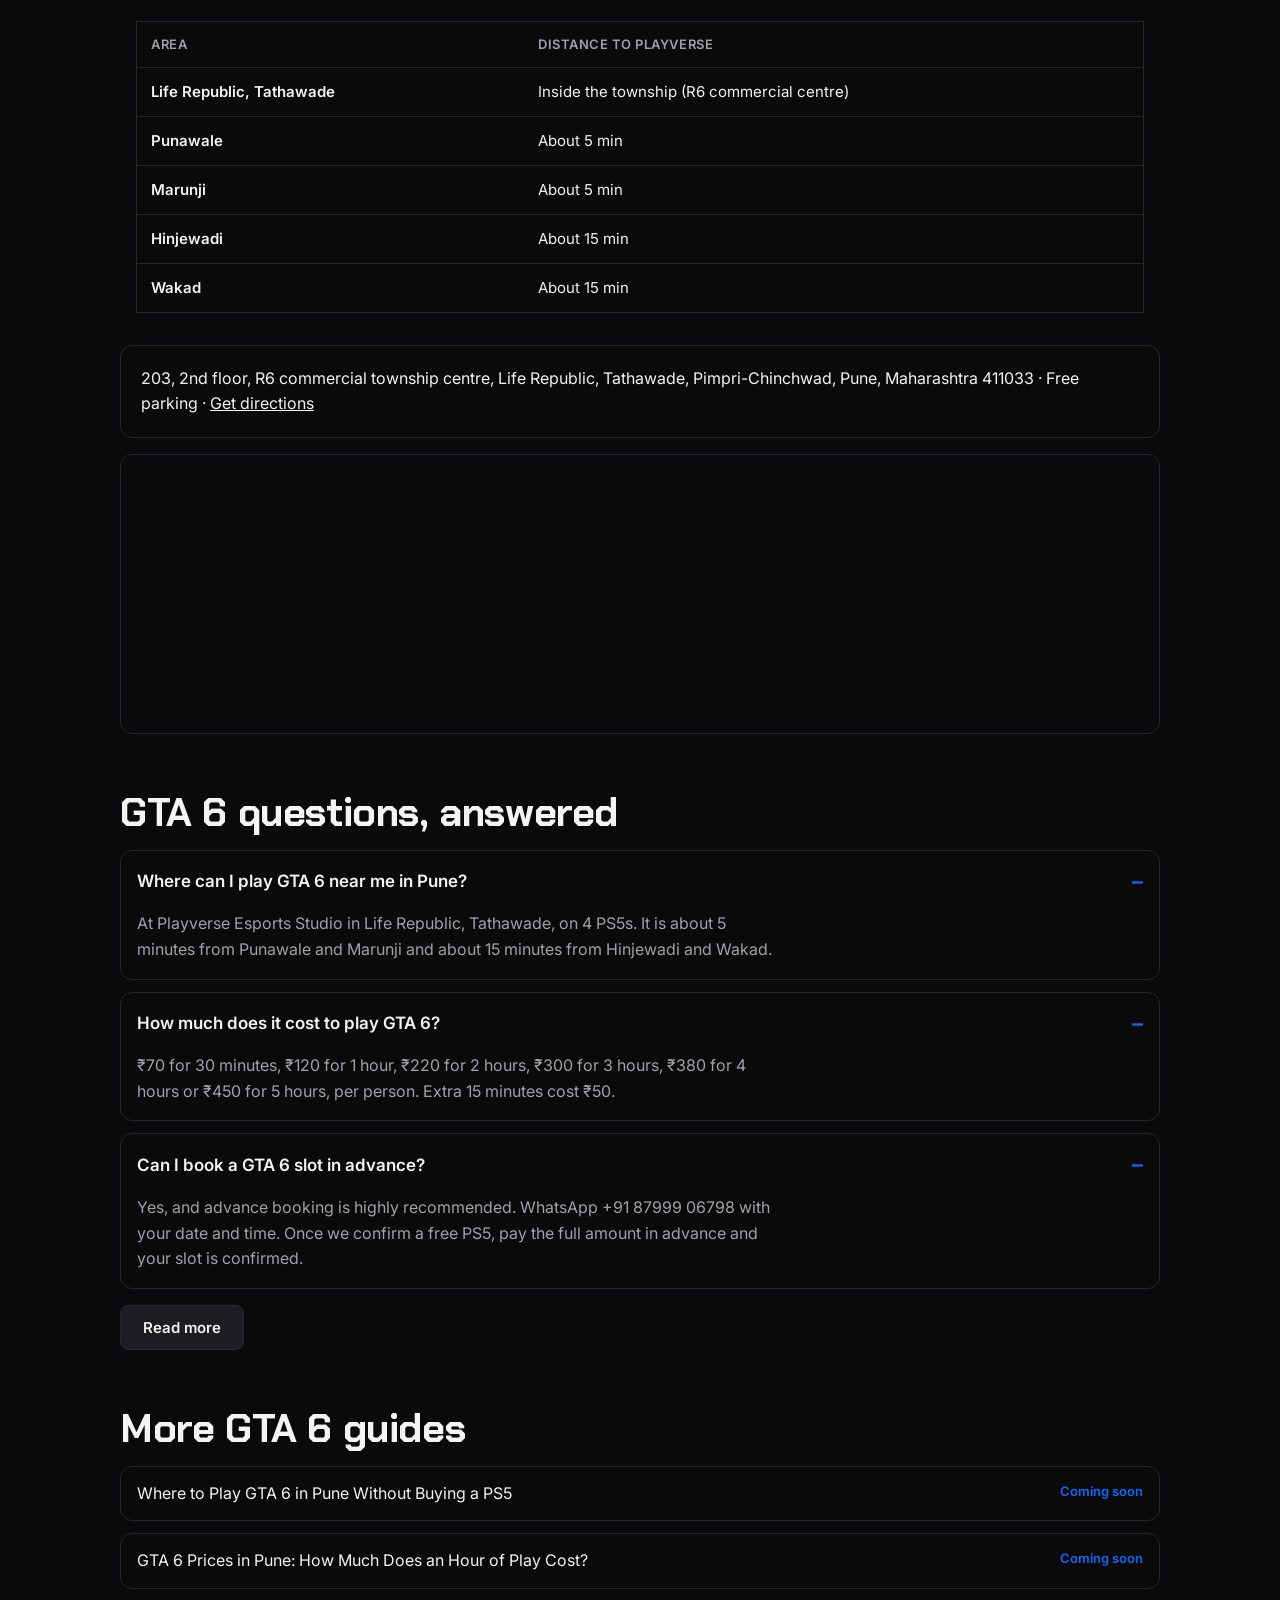
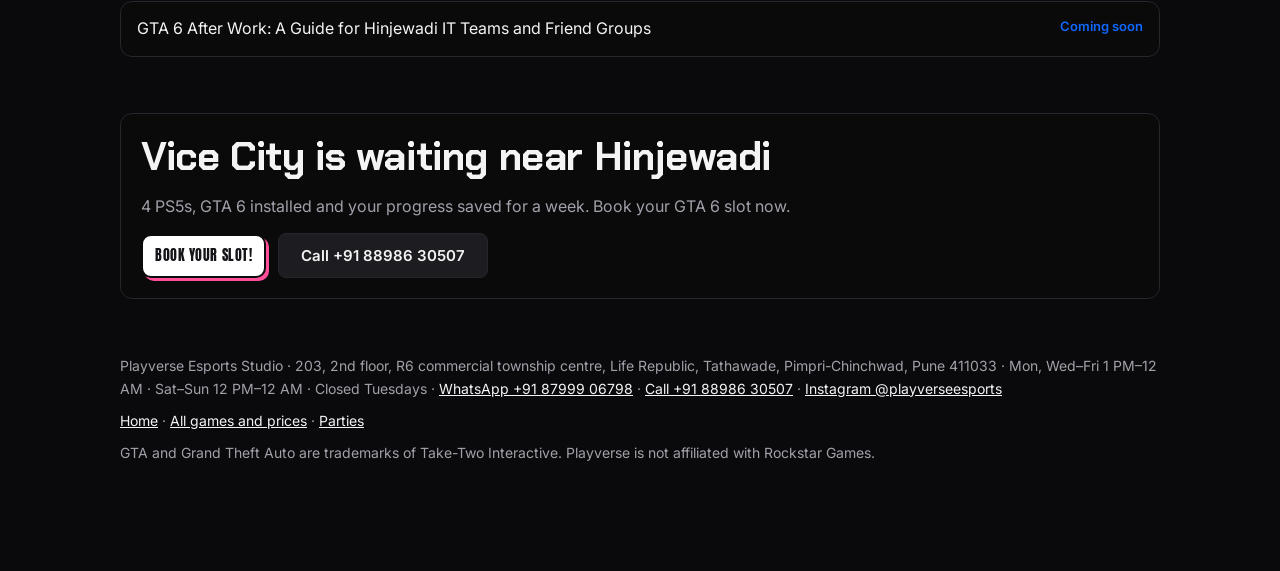
==== commit 7cbce2dc: "Add the GTA 6 Hinjewadi page without changing the homepage. Co-authored-by: Cursor <cursoragent@curs" ====
--- a/new-site/gta-6-hinjewadi-pune/index.html
+++ b/new-site/gta-6-hinjewadi-pune/index.html
@@ -3,18 +3,18 @@
 <head>
   <meta charset="utf-8">
   <meta name="viewport" content="width=device-width, initial-scale=1">
-  <title>GTA 6 near Hinjewadi, Pune on PS5 | Play Now from ₹120/hr | Playverse</title>
-  <meta name="description" content="GTA 6 is live on 4 PS5s at Playverse, Life Republic, Tathawade, about 15 min from Hinjewadi and 5 min from Punawale and Marunji. No copy or account needed. From ₹70 per person.">
+  <title>Play GTA 6 near Hinjewadi, Pune | PS5 from ₹70 | Playverse</title>
+  <meta name="description" content="GTA 6 is live on 4 PS5s at Playverse, Life Republic, Tathawade: 5 min from Punawale and Marunji, 15 min from Hinjewadi. No copy or account needed. From ₹70.">
   <link rel="canonical" href="https://www.playverseesports.in/gta-6-hinjewadi-pune/">
   <meta property="og:type" content="website">
-  <meta property="og:title" content="GTA 6 near Hinjewadi, Pune on PS5 | Play Now from ₹120/hr | Playverse">
-  <meta property="og:description" content="GTA 6 is live on 4 PS5s at Playverse, Life Republic, Tathawade, about 15 min from Hinjewadi and 5 min from Punawale and Marunji. No copy or account needed. From ₹70 per person.">
+  <meta property="og:title" content="Play GTA 6 near Hinjewadi, Pune | PS5 from ₹70 | Playverse">
+  <meta property="og:description" content="GTA 6 is live on 4 PS5s at Playverse, Life Republic, Tathawade: 5 min from Punawale and Marunji, 15 min from Hinjewadi. No copy or account needed. From ₹70.">
   <meta property="og:url" content="https://www.playverseesports.in/gta-6-hinjewadi-pune/">
   <meta property="og:image" content="https://www.playverseesports.in/gta-6-hinjewadi-pune/images/sunset-landscape.webp">
   <meta name="theme-color" content="#0A0A0C">
   <link rel="preconnect" href="https://fonts.googleapis.com">
   <link rel="preconnect" href="https://fonts.gstatic.com" crossorigin>
-  <link href="https://fonts.googleapis.com/css2?family=Anton&family=Inter:wght@400;500;600&display=swap" rel="stylesheet">
+  <link href="https://fonts.googleapis.com/css2?family=Anton&family=Chakra+Petch:wght@500;600;700&family=Inter:wght@400;500;600&display=swap" rel="stylesheet">
   <link rel="stylesheet" href="gta.css">
   <script type="application/ld+json">
   {
@@ -24,10 +24,12 @@
         "@type": "WebPage",
         "@id": "https://www.playverseesports.in/gta-6-hinjewadi-pune/#webpage",
         "url": "https://www.playverseesports.in/gta-6-hinjewadi-pune/",
-        "name": "GTA 6 near Hinjewadi, Pune on PS5 | Play Now from ₹120/hr | Playverse",
-        "description": "GTA 6 is live on 4 PS5s at Playverse, Life Republic, Tathawade, about 15 min from Hinjewadi and 5 min from Punawale and Marunji. No copy or account needed. From ₹70 per person.",
+        "name": "Play GTA 6 near Hinjewadi, Pune",
+        "description": "GTA 6 is live on 4 PS5s at Playverse, Life Republic, Tathawade: 5 min from Punawale and Marunji, 15 min from Hinjewadi. No copy or account needed. From ₹70.",
         "inLanguage": "en-IN",
-        "about": { "@id": "https://www.playverseesports.in/#business" },
+        "dateModified": "2026-11-21",
+        "about": { "@type": "VideoGame", "name": "Grand Theft Auto VI", "alternateName": "GTA 6" },
+        "mainEntity": { "@id": "https://www.playverseesports.in/#business" },
         "provider": { "@id": "https://www.playverseesports.in/#business" },
         "isPartOf": { "@id": "https://www.playverseesports.in/#website" },
         "breadcrumb": { "@id": "https://www.playverseesports.in/gta-6-hinjewadi-pune/#breadcrumb" },
@@ -60,6 +62,10 @@
         "name": "Playverse Esports Studio",
         "url": "https://www.playverseesports.in/",
         "telephone": ["+91 87999 06798", "+91 88986 30507"],
+        "sameAs": [
+          "https://www.instagram.com/playverseesports/",
+          "https://share.google/kca95g4atwMwxrsyq"
+        ],
         "address": {
           "@type": "PostalAddress",
           "streetAddress": "203, 2nd floor, R6 commercial township centre, Life Republic, Tathawade, Pimpri-Chinchwad",
@@ -90,7 +96,17 @@
           {
             "@type": "Question",
             "name": "Where can I play GTA 6 near me in Pune?",
-            "acceptedAnswer": { "@type": "Answer", "text": "At Playverse Esports Studio, Life Republic, Tathawade, on 4 PS5s. It's about 15 minutes from Hinjewadi and Wakad and 5 minutes from Punawale." }
+            "acceptedAnswer": { "@type": "Answer", "text": "At Playverse Esports Studio in Life Republic, Tathawade, on 4 PS5s. It is about 5 minutes from Punawale and Marunji and about 15 minutes from Hinjewadi and Wakad." }
+          },
+          {
+            "@type": "Question",
+            "name": "How much does it cost to play GTA 6?",
+            "acceptedAnswer": { "@type": "Answer", "text": "₹70 for 30 minutes, ₹120 for 1 hour, ₹220 for 2 hours, ₹300 for 3 hours, ₹380 for 4 hours or ₹450 for 5 hours, per person. Extra 15 minutes cost ₹50." }
+          },
+          {
+            "@type": "Question",
+            "name": "Can I book a GTA 6 slot in advance?",
+            "acceptedAnswer": { "@type": "Answer", "text": "Yes, and advance booking is highly recommended. WhatsApp +91 87999 06798 with your date and time. Once we confirm a free PS5, pay the full amount in advance and your slot is confirmed." }
           },
           {
             "@type": "Question",
@@ -104,18 +120,8 @@
           },
           {
             "@type": "Question",
-            "name": "Can I play GTA 6 near Punawale?",
-            "acceptedAnswer": { "@type": "Answer", "text": "Yes. Playverse is about 5 minutes from Punawale." }
-          },
-          {
-            "@type": "Question",
-            "name": "Is GTA 6 available near Marunji?",
-            "acceptedAnswer": { "@type": "Answer", "text": "Yes. Playverse at Life Republic, Tathawade, is about 5 minutes from Marunji." }
-          },
-          {
-            "@type": "Question",
-            "name": "How much does it cost to play GTA 6?",
-            "acceptedAnswer": { "@type": "Answer", "text": "₹70 for 30 minutes, ₹120 for 1 hour, ₹220 for 2 hours, ₹300 for 3 hours, ₹380 for 4 hours or ₹450 for 5 hours, per person. Extra 15 minutes cost ₹50." }
+            "name": "Can I play GTA 6 near Punawale or Marunji?",
+            "acceptedAnswer": { "@type": "Answer", "text": "Yes. Playverse is about 5 minutes from both Punawale and Marunji." }
           },
           {
             "@type": "Question",
@@ -129,18 +135,13 @@
           },
           {
             "@type": "Question",
-            "name": "Can I book a GTA 6 slot in advance?",
-            "acceptedAnswer": { "@type": "Answer", "text": "Yes, and advance booking is highly recommended. WhatsApp +91 87999 06798 with your date and time. Once we confirm a free PS5, pay the full amount in advance and your slot is confirmed." }
-          },
-          {
-            "@type": "Question",
             "name": "Can I play GTA 6 on PC at Playverse?",
-            "acceptedAnswer": { "@type": "Answer", "text": "No. GTA 6 is on PS5 only, so we run it on our high-end PS5s. If you want GTA on PC, a squad of up to 5 can play GTA V together on our 5 gaming PCs." }
+            "acceptedAnswer": { "@type": "Answer", "text": "No. GTA 6 is on PS5 only. If you want GTA on PC, a squad of up to 5 can play GTA V together on our 5 gaming PCs." }
           },
           {
             "@type": "Question",
             "name": "What if all the GTA 6 slots are full?",
-            "acceptedAnswer": { "@type": "Answer", "text": "Fall back to the OG game. A squad of up to 5 can play GTA V together on our 5 gaming PCs, from ₹80 an hour per person." }
+            "acceptedAnswer": { "@type": "Answer", "text": "Play the OG game instead. A squad of up to 5 can play GTA V together on our 5 gaming PCs, from ₹80 an hour per person." }
           },
           {
             "@type": "Question",
@@ -169,37 +170,39 @@
       <source media="(min-width: 768px)" srcset="images/sunset-landscape.webp" width="1024" height="576">
       <img src="images/sunset-portrait.webp" width="576" height="1024" alt="Vice City-style sunset over a PS5 setup at Playverse gaming zone, Life Republic, Tathawade, Pune" fetchpriority="high">
     </picture>
-    <picture class="sky-night" aria-hidden="true">
-      <source media="(min-width: 768px)" srcset="images/night-landscape.webp" width="1024" height="576">
-      <img src="images/night-portrait.webp" width="575" height="1024" alt="" loading="lazy">
-    </picture>
-    <div class="sky-tint" aria-hidden="true"></div>
+    <div class="sky-night" aria-hidden="true"></div>
+    <div class="sky-navy" aria-hidden="true"></div>
+    <div class="sky-lights" aria-hidden="true"></div>
+    <div class="sky-stars" aria-hidden="true"></div>
   </div>
-  <img class="palm palm-l" src="images/palms-left.webp" width="500" height="667" alt="" aria-hidden="true" loading="lazy">
-  <img class="palm palm-r" src="images/palms-right.webp" width="500" height="667" alt="" aria-hidden="true" loading="lazy">
-
-  <div class="road road-v" aria-hidden="true"><span class="driven"></span><span class="dash"></span></div>
-  <div class="car car-top" aria-hidden="true">
-    <img src="images/car-top.webp" width="200" height="355" alt="">
+  <img class="palm palm-l" data-src="images/palms-left.webp" width="500" height="667" alt="" aria-hidden="true">
+  <img class="palm palm-r" data-src="images/palms-right.webp" width="500" height="667" alt="" aria-hidden="true">
+
+  <div class="road road-v" aria-hidden="true"></div>
+  <div class="car car-top">
+    <img src="images/car-top.webp" width="190" height="305" alt="">
+    <a class="car-bubble" href="https://wa.me/918799906798?text=Hi%20Playverse%2C%20I%27d%20like%20to%20book%20GTA%206.%20Date%2C%20time%20and%20players%3A%20" aria-label="Book your GTA 6 slot on WhatsApp"><span class="bubble-float">Book your slot!</span></a>
   </div>
   <div class="road road-h" aria-hidden="true"><span class="driven"></span><span class="dash"></span></div>
-  <div class="car car-side" aria-hidden="true">
-    <img src="images/car-side.webp" width="600" height="250" alt="">
-    <span class="wheel wheel-rear"></span>
-    <span class="wheel wheel-front"></span>
-    <span class="park-sign">P</span>
+  <div class="car car-side">
+    <div class="car-bob"><img data-src="images/car-side.webp" width="580" height="236" alt=""></div>
+    <span class="park-sign" aria-hidden="true">P</span>
+    <a class="car-bubble" href="https://wa.me/918799906798?text=Hi%20Playverse%2C%20I%27d%20like%20to%20book%20GTA%206.%20Date%2C%20time%20and%20players%3A%20" aria-label="Book your GTA 6 slot on WhatsApp"><span class="bubble-float">Book your slot!</span></a>
   </div>
 
   <nav class="nav" aria-label="Primary">
-    <div class="wrap">
-      <a class="logo" href="https://www.playverseesports.in/">PLAY<b>VERSE</b></a>
+    <div class="wrap nav-wrap">
+      <a class="logo" href="https://www.playverseesports.in/"><img src="../images/logo.png" width="265" height="78" alt="Playverse Esports Studio"></a>
+      <details class="nav-menu">
+        <summary class="btn btn-ghost btn-sm">Menu</summary>
+      </details>
       <div class="links">
-        <a href="https://www.playverseesports.in/">Home</a>
+        <a href="#hero" aria-current="page">GTA VI</a>
         <a href="#prices">Prices</a>
-        <a href="#near">Near you</a>
+        <a href="https://www.playverseesports.in/#location">Location</a>
         <a href="#faq">FAQ</a>
       </div>
-      <a class="btn btn-wa" href="https://wa.me/918799906798?text=Hi%20Playverse%2C%20I%27d%20like%20to%20book%20GTA%206.%20Date%2C%20time%20and%20players%3A%20"><span class="dot"></span>WhatsApp</a>
+      <a class="btn btn-bubble btn-sm nav-wa" href="https://wa.me/918799906798?text=Hi%20Playverse%2C%20I%27d%20like%20to%20book%20GTA%206.%20Date%2C%20time%20and%20players%3A%20">Book your slot!</a>
     </div>
   </nav>
 
@@ -209,7 +212,7 @@
         <div class="hero-copy">
           <p class="eyebrow">GTA 6 is live in Pune</p>
           <h1>Play GTA 6 near Hinjewadi, Pune</h1>
-          <p class="sub">GTA 6 (GTA VI) has been live at Playverse since 1 PM on 19 Nov 2026, on 4 PS5s at Life Republic, Tathawade. It's about 15 min from Hinjewadi and Wakad and 5 min from Punawale. From ₹120 an hour per person, with no copy or account needed.</p>
+          <p class="sub">Playverse Esports Studio is a gaming zone in Life Republic, Tathawade, Pune, where you can play GTA 6 (Grand Theft Auto VI by Rockstar Games) on PS5 without owning a console or the game. GTA 6 has been live there since 19 November 2026 on 4 PS5s. It costs ₹120 an hour or ₹70 for 30 minutes per person, and progress is saved for up to a week.</p>
           <ul class="facts">
             <li>4 PS5s</li>
             <li>From ₹70 per 30 min</li>
@@ -219,52 +222,82 @@
             <li>Closed Tuesdays</li>
           </ul>
           <div class="row">
-            <a class="btn btn-wa" href="https://wa.me/918799906798?text=Hi%20Playverse%2C%20I%27d%20like%20to%20book%20GTA%206.%20Date%2C%20time%20and%20players%3A%20"><span class="dot"></span>Book GTA 6 on WhatsApp</a>
+            <a class="btn btn-bubble" href="https://wa.me/918799906798?text=Hi%20Playverse%2C%20I%27d%20like%20to%20book%20GTA%206.%20Date%2C%20time%20and%20players%3A%20">Book your slot!</a>
             <a class="btn btn-ghost" href="https://share.google/kca95g4atwMwxrsyq">Get directions</a>
           </div>
         </div>
       </div>
     </section>
 
+    <section class="block" id="prices">
+      <div class="wrap">
+        <h2>How much does it cost to play GTA 6 in Pune?</h2>
+        <p class="intro">GTA 6 at Playverse costs ₹120 an hour per person. Longer sessions cost less per hour, down to ₹90 an hour on a 5-hour session.</p>
+        <div class="price-board">
+          <h3>Per person</h3>
+          <ul class="prices">
+            <li><span class="dur">30 min</span><span class="amt"><b>₹</b>70</span></li>
+            <li><span class="dur">1 hr</span><span class="amt"><b>₹</b>120</span></li>
+            <li><span class="dur">2 hr</span><span class="amt"><b>₹</b>220</span></li>
+            <li><span class="dur">3 hr</span><span class="amt"><b>₹</b>300</span></li>
+            <li><span class="dur">4 hr</span><span class="amt"><b>₹</b>380</span></li>
+            <li><span class="dur">5 hr</span><span class="amt"><b>₹</b>450</span></li>
+          </ul>
+          <p class="group-ex">4 friends playing 2 hours each = 4 × ₹220 = ₹880.</p>
+          <div class="addons">
+            <h3>Add-ons</h3>
+            <div class="addon-grid">
+              <article class="addon-card">
+                <span class="addon-icon" aria-hidden="true">
+                  <svg xmlns="http://www.w3.org/2000/svg" width="28" height="28" viewBox="0 0 24 24" fill="none" stroke="#1FC8C8" stroke-width="2" stroke-linecap="round" stroke-linejoin="round"><path d="M3 14h3a2 2 0 0 1 2 2v3a2 2 0 0 1-2 2H5a2 2 0 0 1-2-2v-7a9 9 0 0 1 18 0v7a2 2 0 0 1-2 2h-1a2 2 0 0 1-2-2v-3a2 2 0 0 1 2-2h3"/></svg>
+                </span>
+                <div class="addon-copy">
+                  <p class="addon-title">Headset</p>
+                  <p>Block out the room and play GTA 6 in your own world. Ask for a headset when you book.</p>
+                </div>
+                <div class="addon-price">
+                  <span class="amt"><b>₹</b>30 / hr</span>
+                  <span class="per">per person</span>
+                </div>
+              </article>
+              <article class="addon-card">
+                <span class="addon-icon" aria-hidden="true">
+                  <svg xmlns="http://www.w3.org/2000/svg" width="28" height="28" viewBox="0 0 24 24" fill="none" stroke="#1FC8C8" stroke-width="2" stroke-linecap="round" stroke-linejoin="round"><circle cx="12" cy="12" r="10"/><polyline points="12 6 12 12 16 14"/></svg>
+                </span>
+                <div class="addon-copy">
+                  <p class="addon-title">Extra 15 min</p>
+                  <p>Mission not done? Add 15 minutes at the counter.</p>
+                </div>
+                <div class="addon-price">
+                  <span class="amt"><b>₹</b>50</span>
+                  <span class="per">per person</span>
+                </div>
+              </article>
+            </div>
+          </div>
+          <p class="price-cta"><a class="btn btn-bubble" href="https://wa.me/918799906798?text=Hi%20Playverse%2C%20I%27d%20like%20to%20book%20GTA%206.%20Date%2C%20time%20and%20players%3A%20">Book your slot!</a></p>
+        </div>
+        <p class="note sheet">Flat prices on every day we're open. Other PS5 and PC games start at ₹80 an hour.</p>
+      </div>
+    </section>
+
     <section class="block" id="why">
       <div class="wrap">
-        <h2>Why play GTA 6 at Playverse</h2>
+        <h2>Why play GTA 6 at a gaming zone near you?</h2>
         <div class="grid three">
           <article class="card why-card">
             <h3>Ready the moment you walk in</h3>
-            <p>GTA 6 is already installed on all 4 PS5s, so you don't need a console, a copy of the game or a PlayStation account. Just sit down and play.</p>
+            <p>GTA 6 is pre-installed on all 4 PS5s. You don't need a console, a copy of the game or a PlayStation account.</p>
           </article>
           <article class="card why-card">
             <h3>Your story, saved for a week</h3>
-            <p>We keep your GTA 6 progress on our console for up to 7 days, so you can come back and pick up the mission where you left off.</p>
+            <p>We keep your GTA 6 progress for up to 7 days, so you can come back and continue the same mission.</p>
           </article>
           <article class="card why-card">
-            <h3>Big screens, no hassle</h3>
-            <p>GTA 6 runs on our high-end PS5s. GTA 6 is launching on PS5, not PC, and we have free parking and snacks allowed, with Swiggy and Zomato deliveries welcome.</p>
-          </article>
-        </div>
-      </div>
-    </section>
-
-    <section class="block" id="prices">
-      <div class="wrap">
-        <h2>GTA 6 prices in Pune (per person)</h2>
-        <div class="billboard-wrap">
-          <div class="billboard">
-            <img class="frame" src="images/billboard.webp" width="1024" height="682" alt="Neon billboard showing GTA 6 hourly prices at Playverse, Pune" loading="lazy">
-            <ul class="prices">
-              <li><span>30 min</span><span>₹70</span></li>
-              <li><span>1 hr</span><span>₹120</span></li>
-              <li><span>2 hr</span><span>₹220</span></li>
-              <li><span>3 hr</span><span>₹300</span></li>
-              <li><span>4 hr</span><span>₹380</span></li>
-              <li><span>5 hr</span><span>₹450</span></li>
-              <li><span>Extra 15 min</span><span>₹50</span></li>
-            </ul>
-          </div>
-        </div>
-        <p class="note">Flat prices on every day we're open. Other PS5 and PC games start at ₹80 an hour.</p>
-        <a class="btn btn-wa" href="https://wa.me/918799906798?text=Hi%20Playverse%2C%20I%27d%20like%20to%20book%20GTA%206.%20Date%2C%20time%20and%20players%3A%20"><span class="dot"></span>Book your GTA 6 hours</a>
+            <h3>Easy to get to, easy to stay</h3>
+            <p>Free parking, snacks and drinks allowed, and Swiggy and Zomato deliveries welcome. We're open till 12 AM on most days.</p>
+          </article>
+        </div>
       </div>
     </section>
 
@@ -274,7 +307,7 @@
           <h3>No GTA 6 slot? Play the OG with your squad</h3>
           <p>GTA 6 is on PS5 only. If the slots are full, your squad of up to 5 can play GTA V together on our 5 gaming PCs, from ₹80 an hour per person. Same city chaos, whole squad in.</p>
           <div class="row" style="margin-top:16px">
-            <a class="btn btn-wa" href="https://wa.me/918799906798?text=Hi%20Playverse%2C%20I%27d%20like%20to%20book%20GTA%20V%20on%20PC%20for%20my%20squad."><span class="dot"></span>Book GTA V on PC</a>
+            <a class="btn btn-bubble" href="https://wa.me/918799906798?text=Hi%20Playverse%2C%20I%27d%20like%20to%20book%20GTA%20V%20on%20PC%20for%20my%20squad.">Book your slot!</a>
           </div>
         </article>
       </div>
@@ -282,76 +315,61 @@
 
     <section class="block" id="how">
       <div class="wrap">
-        <h2>How to book GTA 6 at Playverse</h2>
+        <h2>How do I book GTA 6 at Playverse?</h2>
         <p class="intro">Advance booking is highly recommended, because GTA 6 slots fill up fast.</p>
-        <div class="steps">
-          <article class="card step">
-            <h3>Message us.</h3>
-            <p>WhatsApp +91 87999 06798 with your date, time and number of players.</p>
-          </article>
-          <article class="card step">
-            <h3>Lock your slot.</h3>
-            <p>We'll confirm a free PS5. Pay the full amount in advance and your slot is confirmed.</p>
-          </article>
-          <article class="card step">
-            <h3>Walk in and play.</h3>
-            <p>Your PS5 and controller will be ready when you arrive.</p>
-          </article>
-        </div>
+        <ol class="how-list">
+          <li class="card step"><h3>Message us</h3><p>WhatsApp +91 87999 06798 with your date, time and number of players.</p></li>
+          <li class="card step"><h3>Lock your slot</h3><p>we confirm a free PS5, and you pay the full amount in advance.</p></li>
+          <li class="card step"><h3>Walk in and play</h3><p>your PS5 and controller will be ready.</p></li>
+        </ol>
       </div>
     </section>
 
     <section class="block" id="reviews">
       <div class="wrap">
         <h2>What players say about Playverse</h2>
-        <div class="grid">
+        <div class="grid reviews">
           <article class="card review">
-            <blockquote><p>I was really impressed with the studio. The staff was kind and helpful. Me and my friends ended up spending 3 hours playing valorant. It was an awesome experience, can't wait to go back! ✨️😌🤘</p></blockquote>
-            <a class="reviewer" href="https://www.google.com/maps/reviews/data=!4m8!14m7!1m6!2m5!1sChdDSUhNMG9nS0VJQ0FnTURJdC1hci1RRRAB!2m1!1s0x0:0xfddb924f7a65fff3!3m1!1s2@1:CIHM0ogKEICAgMDIt-ar-QE%7C%7C?hl=en">Srishti Dhasmana</a>
+            <blockquote><p>Nice place to play GTA 6. The prices are very reasonable compared to other cafes we inquired. The vibe and the ambience are really good. Will surely recommend..</p></blockquote>
+            <a class="reviewer" href="https://maps.app.goo.gl/bAcFFK1sd4bswsKW7">Nitambini</a>
           </article>
           <article class="card review">
-            <blockquote><p>The Staff was good, equipments in good condition and drinks available too.</p></blockquote>
-            <a class="reviewer" href="https://www.google.com/maps/reviews/data=!4m8!14m7!1m6!2m5!1sCi9DQUlRQUNvZENodHljRjlvT214WllVcDRXSEoxWnpKVWFHdzVPR2xCTWpnNVEwRRAB!2m1!1s0x0:0xfddb924f7a65fff3!3m1!1s2@1:CAIQACodChtycF9oOmxZYUp4WHJ1ZzJUaGw5OGlBMjg5Q0E%7C%7C?hl=en">Monish</a>
+            <blockquote><p>Playverse is awesome! We played GTA VI on the launch day, seamless slot booking, reasonable price of ₹120 per hour for GTA VI. They have a separate ps5 zone. Highly recommended</p></blockquote>
+            <a class="reviewer" href="https://maps.app.goo.gl/cmCD3J7RvFoobJwx5">Sampada Kudalkar</a>
           </article>
           <article class="card review">
-            <blockquote><p>Good gaming environment. Polite and friendly owners. Great place to chill with friends.</p></blockquote>
-            <a class="reviewer" href="https://www.google.com/maps/reviews/data=!4m8!14m7!1m6!2m5!1sChZDSUhNMG9nS0VJQ0FnTURveXBHNUNnEAE!2m1!1s0x0:0xfddb924f7a65fff3!3m1!1s2@1:CIHM0ogKEICAgMDoypG5Cg%7C%7C?hl=en">Vishwendra Singh</a>
-          </article>
-          <article class="card review">
-            <blockquote><p>Booked this place for my kids 13th birthday... and I must say it was too much fun.. all arrangements were done from decoration, games, and food. Kids had a great time one of the best birthday party for my son.</p></blockquote>
-            <a class="reviewer" href="https://www.google.com/maps/reviews/data=!4m8!14m7!1m6!2m5!1sChZDSUhNMG9nS0VJQ0FnTUNZaXRhS0N3EAE!2m1!1s0x0:0xfddb924f7a65fff3!3m1!1s2@1:CIHM0ogKEICAgMCYitaKCw%7C%7C?hl=en">Deepa Ramsinghani</a>
-          </article>
-        </div>
-        <p style="margin-top:16px"><a class="btn btn-ghost" href="https://share.google/kca95g4atwMwxrsyq">Read all reviews on Google</a></p>
+            <blockquote><p>Best Gamezone Ever Experienced ❤️<br>#Smooth #BestinPune<br>Do visit ✨</p></blockquote>
+            <a class="reviewer" href="https://maps.app.goo.gl/N6AUjNxTw5xvgmrp6">Yash Sonawane</a>
+          </article>
+        </div>
+        <p class="reviews-cta"><a class="btn btn-ghost" href="https://share.google/kca95g4atwMwxrsyq">Read all reviews on Google</a></p>
       </div>
     </section>
 
     <section class="block" id="near">
       <div class="wrap">
-        <h2>GTA 6 near you in West Pune</h2>
-        <div class="places">
-          <article class="card">
-            <h3>Life Republic and Tathawade</h3>
-            <p>We're inside Life Republic, at R6 commercial township centre, 2nd floor.</p>
-          </article>
-          <article class="card">
-            <h3>Punawale</h3>
-            <p>About 5 minutes away.</p>
-          </article>
-          <article class="card">
-            <h3>Hinjewadi</h3>
-            <p>About 15 minutes from the IT parks, so it's an easy after-work GTA session.</p>
-          </article>
-          <article class="card">
-            <h3>Wakad</h3>
-            <p>About 15 minutes by road.</p>
-          </article>
-          <article class="card">
-            <h3>Marunji</h3>
-            <p>About 5 minutes away.</p>
-          </article>
-        </div>
-        <p class="address">203, 2nd floor, R6 commercial township centre, Life Republic, Tathawade, Pimpri-Chinchwad, Pune, Maharashtra 411033 · Free parking · <a href="https://share.google/kca95g4atwMwxrsyq">Get directions</a></p>
+        <h2>Where can I play GTA 6 near me in West Pune?</h2>
+        <p class="intro">Playverse is inside Life Republic, Tathawade, about 5 minutes from Punawale and Marunji and about 15 minutes from Hinjewadi and Wakad.</p>
+        <div class="price-table-wrap">
+          <table class="area-table">
+            <caption>Distance to Playverse from nearby areas</caption>
+            <thead>
+              <tr>
+                <th scope="col">Area</th>
+                <th scope="col">Distance to Playverse</th>
+              </tr>
+            </thead>
+            <tbody>
+              <tr><th scope="row">Life Republic, Tathawade</th><td>Inside the township (R6 commercial centre)</td></tr>
+              <tr><th scope="row">Punawale</th><td>About 5 min</td></tr>
+              <tr><th scope="row">Marunji</th><td>About 5 min</td></tr>
+              <tr><th scope="row">Hinjewadi</th><td>About 15 min</td></tr>
+              <tr><th scope="row">Wakad</th><td>About 15 min</td></tr>
+            </tbody>
+          </table>
+        </div>
+        <p class="address sheet">203, 2nd floor, R6 commercial township centre, Life Republic, Tathawade, Pimpri-Chinchwad, Pune, Maharashtra 411033 · Free parking · <a href="https://share.google/kca95g4atwMwxrsyq">Get directions</a></p>
+        <iframe class="map" title="Map of Playverse Esports Studio, Life Republic, Tathawade" loading="lazy" referrerpolicy="no-referrer-when-downgrade" src="https://maps.google.com/maps?q=Playverse%20Esports%20Studio%2C%20Life%20Republic%2C%20Tathawade%2C%20Pune&z=16&output=embed"></iframe>
       </div>
     </section>
 
@@ -359,61 +377,62 @@
       <div class="wrap">
         <h2>GTA 6 questions, answered</h2>
         <div class="faq-list">
-          <details class="faq-item">
+          <details class="faq-item" open>
             <summary>Where can I play GTA 6 near me in Pune?</summary>
-            <p>At Playverse Esports Studio, Life Republic, Tathawade, on 4 PS5s. It's about 15 minutes from Hinjewadi and Wakad and 5 minutes from Punawale.</p>
+            <p>At Playverse Esports Studio in Life Republic, Tathawade, on 4 PS5s. It is about 5 minutes from Punawale and Marunji and about 15 minutes from Hinjewadi and Wakad.</p>
           </details>
-          <details class="faq-item">
-            <summary>Can I play GTA 6 in Hinjewadi?</summary>
-            <p>Yes. Playverse is about 15 minutes from Hinjewadi, and GTA 6 costs ₹120 an hour per person.</p>
-          </details>
-          <details class="faq-item">
-            <summary>Is there a place to play GTA 6 in Tathawade or Life Republic?</summary>
-            <p>Yes. Playverse is inside Life Republic, Tathawade, at 203, 2nd floor, R6 commercial township centre.</p>
-          </details>
-          <details class="faq-item">
-            <summary>Can I play GTA 6 near Punawale?</summary>
-            <p>Yes. Playverse is about 5 minutes from Punawale.</p>
-          </details>
-          <details class="faq-item">
-            <summary>Is GTA 6 available near Marunji?</summary>
-            <p>Yes. Playverse at Life Republic, Tathawade, is about 5 minutes from Marunji.</p>
-          </details>
-          <details class="faq-item">
+          <details class="faq-item" open>
             <summary>How much does it cost to play GTA 6?</summary>
             <p>₹70 for 30 minutes, ₹120 for 1 hour, ₹220 for 2 hours, ₹300 for 3 hours, ₹380 for 4 hours or ₹450 for 5 hours, per person. Extra 15 minutes cost ₹50.</p>
           </details>
-          <details class="faq-item">
-            <summary>Do I need my own GTA 6 copy or PlayStation account?</summary>
-            <p>No. GTA 6 is already installed on our PS5s, so just come in and play.</p>
-          </details>
-          <details class="faq-item">
-            <summary>Will my GTA 6 progress be saved?</summary>
-            <p>Yes, for up to a week.</p>
-          </details>
-          <details class="faq-item">
+          <details class="faq-item" open>
             <summary>Can I book a GTA 6 slot in advance?</summary>
             <p>Yes, and advance booking is highly recommended. WhatsApp +91 87999 06798 with your date and time. Once we confirm a free PS5, pay the full amount in advance and your slot is confirmed.</p>
           </details>
-          <details class="faq-item">
-            <summary>Can I play GTA 6 on PC at Playverse?</summary>
-            <p>No. GTA 6 is on PS5 only, so we run it on our high-end PS5s. If you want GTA on PC, a squad of up to 5 can play GTA V together on our 5 gaming PCs.</p>
-          </details>
-          <details class="faq-item">
-            <summary>What if all the GTA 6 slots are full?</summary>
-            <p>Fall back to the OG game. A squad of up to 5 can play GTA V together on our 5 gaming PCs, from ₹80 an hour per person.</p>
-          </details>
-          <details class="faq-item">
-            <summary>Is Playverse a gaming cafe near Hinjewadi?</summary>
-            <p>Yes. Playverse is a gaming cafe and gaming zone about 15 minutes from Hinjewadi, with 4 PS5s and 5 gaming PCs.</p>
-          </details>
-          <details class="faq-item">
-            <summary>What are your timings?</summary>
-            <p>Mon, Wed, Thu and Fri 1 PM to 12 AM, and Sat and Sun 12 PM to 12 AM. We're closed on Tuesdays.</p>
-          </details>
-          <details class="faq-item">
-            <summary>Is parking free?</summary>
-            <p>Yes, parking is free.</p>
+          <details class="more-faq">
+            <summary class="btn btn-ghost">Read more</summary>
+            <div class="faq-list">
+              <details class="faq-item">
+                <summary>Can I play GTA 6 in Hinjewadi?</summary>
+                <p>Yes. Playverse is about 15 minutes from Hinjewadi, and GTA 6 costs ₹120 an hour per person.</p>
+              </details>
+              <details class="faq-item">
+                <summary>Is there a place to play GTA 6 in Tathawade or Life Republic?</summary>
+                <p>Yes. Playverse is inside Life Republic, Tathawade, at 203, 2nd floor, R6 commercial township centre.</p>
+              </details>
+              <details class="faq-item">
+                <summary>Can I play GTA 6 near Punawale or Marunji?</summary>
+                <p>Yes. Playverse is about 5 minutes from both Punawale and Marunji.</p>
+              </details>
+              <details class="faq-item">
+                <summary>Do I need my own GTA 6 copy or PlayStation account?</summary>
+                <p>No. GTA 6 is already installed on our PS5s, so just come in and play.</p>
+              </details>
+              <details class="faq-item">
+                <summary>Will my GTA 6 progress be saved?</summary>
+                <p>Yes, for up to a week.</p>
+              </details>
+              <details class="faq-item">
+                <summary>Can I play GTA 6 on PC at Playverse?</summary>
+                <p>No. GTA 6 is on PS5 only. If you want GTA on PC, a squad of up to 5 can play GTA V together on our 5 gaming PCs.</p>
+              </details>
+              <details class="faq-item">
+                <summary>What if all the GTA 6 slots are full?</summary>
+                <p>Play the OG game instead. A squad of up to 5 can play GTA V together on our 5 gaming PCs, from ₹80 an hour per person.</p>
+              </details>
+              <details class="faq-item">
+                <summary>Is Playverse a gaming cafe near Hinjewadi?</summary>
+                <p>Yes. Playverse is a gaming cafe and gaming zone about 15 minutes from Hinjewadi, with 4 PS5s and 5 gaming PCs.</p>
+              </details>
+              <details class="faq-item">
+                <summary>What are your timings?</summary>
+                <p>Mon, Wed, Thu and Fri 1 PM to 12 AM, and Sat and Sun 12 PM to 12 AM. We're closed on Tuesdays.</p>
+              </details>
+              <details class="faq-item">
+                <summary>Is parking free?</summary>
+                <p>Yes, parking is free.</p>
+              </details>
+            </div>
           </details>
         </div>
       </div>
@@ -436,7 +455,7 @@
           <h2>Vice City is waiting near Hinjewadi</h2>
           <p class="intro" style="margin-top:12px">4 PS5s, GTA 6 installed and your progress saved for a week. Book your GTA 6 slot now.</p>
           <div class="row">
-            <a class="btn btn-wa" href="https://wa.me/918799906798?text=Hi%20Playverse%2C%20I%27d%20like%20to%20book%20GTA%206.%20Date%2C%20time%20and%20players%3A%20"><span class="dot"></span>WhatsApp +91 87999 06798</a>
+            <a class="btn btn-bubble" href="https://wa.me/918799906798?text=Hi%20Playverse%2C%20I%27d%20like%20to%20book%20GTA%206.%20Date%2C%20time%20and%20players%3A%20">Book your slot!</a>
             <a class="btn btn-ghost" href="tel:+918898630507">Call +91 88986 30507</a>
           </div>
         </div>
@@ -447,7 +466,7 @@
   <footer class="site-footer">
     <div class="wrap">
       <p>Playverse Esports Studio · 203, 2nd floor, R6 commercial township centre, Life Republic, Tathawade, Pimpri-Chinchwad, Pune 411033 · Mon, Wed–Fri 1 PM–12 AM · Sat–Sun 12 PM–12 AM · Closed Tuesdays · <a href="https://wa.me/918799906798?text=Hi%20Playverse%2C%20I%27d%20like%20to%20book%20GTA%206.%20Date%2C%20time%20and%20players%3A%20">WhatsApp +91 87999 06798</a> · <a href="tel:+918898630507">Call +91 88986 30507</a> · <a href="https://www.instagram.com/playverseesports/">Instagram @playverseesports</a></p>
-      <p><a href="https://www.playverseesports.in/">Home</a> · <a href="https://www.playverseesports.in/#prices">All games and prices</a> · <a href="https://www.playverseesports.in/#parties">Parties</a></p>
+      <p><a href="../">Home</a> · <a href="../#prices">All games and prices</a> · <a href="../#parties">Parties</a></p>
       <p class="legal">GTA and Grand Theft Auto are trademarks of Take-Two Interactive. Playverse is not affiliated with Rockstar Games.</p>
     </div>
   </footer>
--- a/new-site/gta-6-hinjewadi-pune/gta.css
+++ b/new-site/gta-6-hinjewadi-pune/gta.css
@@ -1,17 +1,17 @@
 :root {
   --bg: #0A0A0C;
-  --surface: rgba(20, 20, 24, 0.86);
+  --surface: #141418;
+  --surface-2: #1C1C21;
   --border: #26262C;
   --text: #F4F4F5;
-  --muted: #C4C4CC;
-  --pink: #FF4F9A;
-  --orange: #FF8A3D;
-  --purple: #2A0F4A;
-  --teal: #1FC8C8;
+  --muted: #A1A1AA;
+  --accent: #1168FF;
+  --accent-hover: #3A84FF;
   --wa: #25D366;
+  --glow: 0 0 24px rgba(17, 104, 255, .35);
   --r-btn: 8px;
   --r-card: 12px;
-  --head: "Anton", Impact, sans-serif;
+  --head: "Chakra Petch", system-ui, sans-serif;
   --body: Inter, system-ui, sans-serif;
   --p: 0;
   --night: 0;
@@ -20,7 +20,7 @@
 }
 
 * { box-sizing: border-box; }
-html { scroll-behavior: auto; }
+html { scroll-behavior: auto; overflow-x: hidden; }
 body {
   margin: 0;
   background: var(--bg);
@@ -29,21 +29,22 @@
   padding-left: var(--road);
 }
 img { max-width: 100%; height: auto; }
+img[data-src]:not([src]) { display: none !important; }
 a { color: inherit; }
-h1, h2, h3 { font-family: var(--head); font-weight: 400; letter-spacing: 0.01em; margin: 0; }
-h1 { font-size: clamp(40px, 12vw, 72px); line-height: 0.95; text-transform: uppercase; }
-h2 { font-size: clamp(32px, 8vw, 52px); line-height: 1; text-transform: uppercase; }
-h3 { font-size: 26px; line-height: 1.1; text-transform: uppercase; }
+h1, h2, h3 { font-family: var(--head); font-weight: 700; letter-spacing: -0.01em; margin: 0; }
+h1 { font-size: clamp(40px, 10vw, 64px); line-height: 1.05; }
+h2 { font-size: clamp(28px, 5vw, 40px); line-height: 1.1; }
+h3 { font-size: 22px; line-height: 1.25; font-weight: 600; }
 p { margin: 0; }
 
 .wrap { max-width: 1080px; margin: 0 auto; padding: 0 20px; }
-.panel {
-  background: var(--surface);
+.panel, .sheet {
+  background: rgba(10, 10, 12, .8);
   border: 1px solid var(--border);
   border-radius: var(--r-card);
   padding: 20px;
 }
-.muted { color: var(--muted); }
+.sheet { margin-top: 16px; }
 .row { display: flex; gap: 12px; flex-wrap: wrap; align-items: center; }
 
 .sky {
@@ -53,31 +54,11 @@
   pointer-events: none;
   background: #120818;
 }
-.sky picture, .sky img { position: absolute; inset: 0; width: 100%; height: 100%; object-fit: cover; }
-.sky-night { opacity: var(--night); }
-.sky-tint {
-  position: absolute;
-  inset: 0;
-  background: linear-gradient(180deg, rgba(255, 79, 154, 0.18), rgba(42, 15, 74, 0.72));
-  opacity: var(--night);
-}
-
-.palm {
-  position: fixed;
-  z-index: 1;
-  top: 8vh;
-  width: min(42vw, 220px);
-  height: auto;
-  pointer-events: none;
-  transition: transform 0.8s ease;
-}
-.palm-l { left: var(--road); }
-.palm-r { right: 0; }
-.palms-out .palm-l { transform: translateX(-40px); }
-.palms-out .palm-r { transform: translateX(40px); }
+.sky-day, .sky-day img { position: absolute; inset: 0; width: 100%; height: 100%; object-fit: cover; }
+.sky-night, .sky-navy, .sky-lights, .sky-stars { display: none; }
 
 .road-v, .car-top { display: block; }
-.road-h, .car-side { display: none; }
+.road-h, .car-side, .palm { display: none; }
 .road-v {
   position: fixed;
   z-index: 4;
@@ -85,25 +66,11 @@
   top: 0;
   width: 24px;
   height: 100vh;
-  background: #141418;
-  overflow: hidden;
-}
-.road-v .dash {
-  position: absolute;
-  left: 11px;
-  top: 0;
-  bottom: 0;
-  border-left: 2px dashed rgba(244, 244, 245, 0.55);
-}
-.road-v .driven {
-  position: absolute;
-  left: 0;
-  top: 0;
-  width: 100%;
-  height: calc(var(--p) * (100vh - var(--car-h)) + var(--car-h));
-  background: var(--teal);
-  opacity: 0.85;
-}
+  background: transparent;
+  pointer-events: none;
+}
+.road-v .driven, .road-v .dash { display: none; }
+.car { pointer-events: none; }
 .car-top {
   position: fixed;
   z-index: 5;
@@ -114,21 +81,105 @@
   transform: translateY(calc(var(--p) * (100vh - var(--car-h))));
 }
 .car-top img { width: 20px; height: 36px; object-fit: contain; display: block; transform: rotate(180deg); }
+.car-bubble {
+  pointer-events: auto;
+  position: absolute;
+  z-index: 5;
+  display: flex;
+  align-items: center;
+  justify-content: center;
+  min-height: 44px;
+  padding: 8px 12px;
+  background: #fff;
+  color: #141418;
+  border: 2px solid #0A0A0C;
+  border-radius: 10px;
+  box-shadow: 3px 3px 0 #FF4F9A;
+  font: 400 14px/1 Anton, Impact, sans-serif;
+  letter-spacing: .04em;
+  text-transform: uppercase;
+  text-decoration: none;
+  white-space: nowrap;
+  transform-origin: center bottom;
+}
+.car-bubble:focus-visible { outline: 2px solid var(--accent); outline-offset: 3px; }
+.car-bubble::after {
+  content: "";
+  position: absolute;
+  width: 0;
+  height: 0;
+  border-style: solid;
+}
+.bubble-float { display: block; animation: bubble-float 2s ease-in-out infinite; }
+@keyframes bubble-float {
+  0%, 100% { transform: translateY(0); }
+  50% { transform: translateY(-2px); }
+}
+.car-top .car-bubble {
+  left: 26px;
+  top: 50%;
+  transform: translateY(-50%);
+  transform-origin: left center;
+  opacity: 0;
+  visibility: hidden;
+  transition: opacity .6s ease, visibility .6s ease, transform .2s ease;
+}
+.car-top .car-bubble::after {
+  left: -8px;
+  top: 50%;
+  margin-top: -6px;
+  border-width: 6px 8px 6px 0;
+  border-color: transparent #fff transparent transparent;
+  filter: drop-shadow(-2px 0 0 #0A0A0C);
+}
+.is-scrolling .car-top .car-bubble,
+.parked .car-top .car-bubble {
+  opacity: 1;
+  visibility: visible;
+}
+.is-scrolling .car-top .car-bubble { transform: translateY(-50%) rotate(3deg); }
+.parked .car-top .car-bubble { animation: bubble-pop-top .45s ease 1; }
+@keyframes bubble-pop-top {
+  0%, 100% { transform: translateY(-50%) scale(1); }
+  50% { transform: translateY(-50%) scale(1.1); }
+}
 
 .nav {
   position: sticky;
   top: 0;
   z-index: 6;
-  background: rgba(10, 10, 12, 0.85);
+  background: rgba(10, 10, 12, .85);
   backdrop-filter: blur(10px);
   border-bottom: 1px solid var(--border);
 }
-.nav .wrap { display: flex; align-items: center; justify-content: space-between; height: 64px; gap: 12px; }
-.logo { font: 400 28px/1 var(--head); letter-spacing: 0.04em; text-decoration: none; }
-.logo b { color: var(--pink); font-weight: 400; }
-.links { display: none; gap: 22px; font-size: 14px; }
-.links a { text-decoration: none; color: var(--muted); }
-.links a:hover, .links a:focus-visible { color: var(--text); }
+.nav-wrap {
+  display: flex;
+  align-items: center;
+  min-height: 64px;
+  gap: 12px;
+  flex-wrap: wrap;
+  padding-top: 12px;
+  padding-bottom: 12px;
+}
+.logo { display: flex; align-items: center; line-height: 0; text-decoration: none; order: 1; margin-right: auto; }
+.logo img { display: block; height: 32px; width: auto; }
+.links {
+  display: none;
+  order: 4;
+  flex: 1 0 100%;
+  flex-direction: column;
+  gap: 16px;
+  font-size: 14px;
+  color: var(--muted);
+  padding: 8px 0 4px;
+}
+.links a { text-decoration: none; min-height: 44px; display: flex; align-items: center; }
+.links a:hover, .links a:focus-visible, .links a[aria-current="page"] { color: var(--text); }
+.nav-menu { display: block; order: 2; }
+.nav-menu summary { list-style: none; }
+.nav-menu summary::-webkit-details-marker { display: none; }
+.nav-menu[open] ~ .links { display: flex; }
+.nav-wa { order: 3; }
 
 .btn {
   font: 600 15px/1 var(--body);
@@ -143,28 +194,73 @@
   border: 1px solid transparent;
   cursor: pointer;
   color: var(--text);
-}
-.btn:focus-visible { outline: 2px solid var(--pink); outline-offset: 3px; }
+  background: none;
+  transition: background .15s, border-color .15s, box-shadow .15s;
+}
+.btn:focus-visible { outline: 2px solid var(--accent); outline-offset: 3px; }
+.btn:active { transform: translateY(1px); }
+.btn-primary { background: var(--accent); color: #fff; }
+.btn-primary:hover { background: var(--accent-hover); box-shadow: var(--glow); }
 .btn-wa { background: var(--wa); color: #04140A; }
-.btn-wa:hover { filter: brightness(1.08); }
-.btn-ghost { border-color: var(--border); background: transparent; }
-.btn-ghost:hover, .btn-ghost:focus-visible { border-color: var(--pink); }
-.dot { width: 8px; height: 8px; border-radius: 50%; background: #04140A; }
+.btn-wa:hover { filter: brightness(1.08); box-shadow: 0 0 24px rgba(37, 211, 102, .35); }
+.btn-ghost { background: var(--surface-2); border-color: var(--border); }
+.btn-ghost:hover { border-color: var(--accent); }
+.btn-bubble {
+  background: #fff;
+  color: #141418;
+  border: 2px solid #0A0A0C;
+  border-radius: 10px;
+  box-shadow: 3px 3px 0 #FF4F9A;
+  font: 400 14px/1 Anton, Impact, sans-serif;
+  letter-spacing: .04em;
+  text-transform: uppercase;
+  min-height: 44px;
+  padding: 8px 12px;
+}
+.btn-bubble:hover { filter: none; background: #fff; box-shadow: 4px 4px 0 #FF4F9A; }
+.btn-bubble.btn-sm { min-height: 36px; padding: 8px 12px; font-size: 14px; }
+.btn-sm { min-height: 36px; padding: 10px 16px; font-size: 14px; }
+.dot { width: 8px; height: 8px; border-radius: 50%; background: #04140A; flex: none; }
+.row .btn { flex: 1 1 100%; }
 
 main { position: relative; z-index: 2; }
-.hero { padding: 28px 0 48px; }
+.hero {
+  min-height: calc(100svh - 64px);
+  min-height: calc(100dvh - 64px);
+  display: flex;
+  padding: 0;
+}
+.hero .wrap {
+  display: flex;
+  flex: 1;
+  width: 100%;
+  min-height: calc(100svh - 64px);
+  min-height: calc(100dvh - 64px);
+}
 .hero-copy {
-  background: rgba(10, 10, 12, 0.72);
+  width: 100%;
+  min-height: 100%;
+  flex: 1;
+  display: flex;
+  flex-direction: column;
+  justify-content: flex-start;
+  align-items: center;
+  text-align: center;
+  background: rgba(10, 10, 12, .001);
+  border: 1px solid #26262c00;
   border-radius: var(--r-card);
-  padding: 24px 18px;
-  max-width: 740px;
-}
-.eyebrow { color: var(--orange); font: 600 12px/1 var(--body); letter-spacing: 0.14em; text-transform: uppercase; margin-bottom: 12px; }
-.sub { margin-top: 16px; font-size: 18px; max-width: 62ch; }
-.facts { display: flex; flex-wrap: wrap; gap: 8px; margin: 18px 0; padding: 0; list-style: none; }
+  padding: 100px 18px 0;
+  color: var(--text);
+  font: 400 16px/1.6 var(--body);
+}
+.eyebrow { color: #5c98ff; font: 600 12px/1 var(--head); letter-spacing: .14em; text-transform: uppercase; margin-bottom: 12px; }
+.hero-copy h1 { font-family: var(--head); font-weight: 700; letter-spacing: -0.01em; margin: 0; font-size: clamp(40px, 8vw, 84px); line-height: 1.05; }
+.sub { margin-top: 34px; margin-bottom: 34px; font-size: 18px; color: #e4e4e4; max-width: 65ch; }
+.hero-copy .row { justify-content: center; }
+.facts { display: flex; flex-wrap: wrap; gap: 8px; margin: 0 0 18px; padding: 0; justify-content: center; list-style: none; }
 .facts li {
-  background: rgba(42, 15, 74, 0.72);
-  border: 1px solid rgba(255, 79, 154, 0.35);
+  background: rgb(10 10 12 / 46%);
+  border: 1px solid #26262c00;
   border-radius: 999px;
   padding: 8px 12px;
   font-size: 14px;
@@ -172,104 +268,144 @@
 
 .block { padding: 28px 0; }
 .block h2 { margin-bottom: 16px; }
-.grid { display: grid; gap: 16px; }
+#prices {
+  min-height: calc(100svh - 64px);
+  min-height: calc(100dvh - 64px);
+  display: flex;
+  align-items: center;
+  padding-top: 32px;
+  padding-bottom: 32px;
+}
+#prices .wrap { width: 100%; }
+.grid, .steps, .places { display: grid; gap: 16px; }
 .card {
   background: var(--surface);
   border: 1px solid var(--border);
   border-radius: var(--r-card);
   padding: 20px;
+  height: 100%;
 }
 .card p { margin-top: 10px; color: var(--muted); }
-
-.why-card { opacity: 0; transform: translateY(16px) scale(0.98); }
-.why-card.in { animation: pop 0.55s ease forwards; }
-.why-card:nth-child(2).in { animation-delay: 0.12s; }
-.why-card:nth-child(3).in { animation-delay: 0.24s; }
-@keyframes pop { to { opacity: 1; transform: none; } }
-
-.billboard-wrap { opacity: 0; transform: translateX(48px); }
-#prices.in .billboard-wrap { animation: slide-in 0.7s ease forwards; }
-@keyframes slide-in { to { opacity: 1; transform: none; } }
-.billboard {
-  position: relative;
-  max-width: 920px;
-}
-.billboard img.frame {
+.intro { margin-bottom: 14px; max-width: 65ch; color: var(--muted); }
+#prices .intro { color: #fff; max-width: none; white-space: nowrap; overflow-x: auto; }
+.reviews-cta { margin-top: 16px; text-align: center; }
+
+.price-board {
+  background: rgba(10, 10, 12, .8);
+  border: 1px solid var(--border);
+  border-radius: var(--r-card);
+  overflow: hidden;
+}
+.price-board > h3 { font-size: 22px; margin: 16px 16px 0; }
+.price-table-wrap { padding: 16px; overflow-x: auto; }
+.price-table, .area-table {
   width: 100%;
-  height: auto;
-  display: block;
-}
+  border-collapse: collapse;
+  font-size: 15px;
+}
+.price-table caption, .area-table caption {
+  position: absolute;
+  width: 1px;
+  height: 1px;
+  overflow: hidden;
+  clip: rect(0 0 0 0);
+}
+.price-table th, .price-table td, .area-table th, .area-table td {
+  text-align: left;
+  padding: 12px 14px;
+  border-bottom: 1px solid var(--border);
+}
+.price-table thead th, .area-table thead th { color: var(--muted); font-weight: 600; font-size: 13px; text-transform: uppercase; letter-spacing: .04em; }
+.price-table tbody th, .area-table tbody th { font-weight: 600; }
+.price-table td:nth-child(2) { font-family: Anton, Impact, sans-serif; font-size: 22px; color: #fff; }
+.group-ex { margin: 0 16px 16px; color: var(--muted); }
+.area-table { background: rgba(10, 10, 12, .8); border: 1px solid var(--border); border-radius: var(--r-card); }
+.map { display: block; width: 100%; height: 280px; border: 1px solid var(--border); border-radius: var(--r-card); margin-top: 16px; }
+.how-list { list-style: none; margin: 0; padding: 0; display: grid; gap: 16px; counter-reset: how; }
+.how-list .step h3::before { content: counter(how) ". "; counter-increment: how; }
+.more-faq { margin-top: 4px; }
+.more-faq > summary { list-style: none; cursor: pointer; width: fit-content; }
+.more-faq > summary::-webkit-details-marker { display: none; }
+.more-faq .faq-list { margin-top: 12px; }
 .prices {
-  position: absolute;
-  left: 12%;
-  right: 12%;
-  top: 18%;
-  height: 42%;
+  list-style: none;
+  margin: 0;
+  padding: 16px;
+  display: grid;
+  grid-template-columns: repeat(2, minmax(0, 1fr));
+  gap: 16px;
+}
+.prices li {
   display: flex;
   flex-direction: column;
-  justify-content: space-evenly;
-  margin: 0;
-  padding: 0;
-  list-style: none;
-}
-.prices li {
-  display: flex;
-  justify-content: space-between;
+  align-items: flex-start;
+  gap: 6px;
+  min-width: 0;
+  border: 1px solid var(--border);
+  border-radius: var(--r-card);
+  background: var(--surface);
+  padding: 20px;
+}
+.dur { font: 600 14px/1.2 var(--body); color: var(--muted); text-transform: uppercase; letter-spacing: .04em; }
+.amt { font: 400 clamp(28px, 8vw, 36px)/1 Anton, Impact, sans-serif; color: #fff; }
+.amt b { color: #1FC8C8; font-weight: 400; }
+.per { color: var(--muted); font-size: 14px; }
+
+.price-cta { display: flex; justify-content: center; padding: 8px 16px 20px; }
+.addons { padding: 0 16px 16px; }
+.addons > h3 { font-size: 22px; margin: 8px 0 12px; }
+.addon-grid {
+  display: grid;
+  grid-template-columns: minmax(0, 1fr);
   gap: 12px;
-  white-space: nowrap;
-  font: 400 clamp(14px, 3.6vw, 28px)/1 var(--head);
-  letter-spacing: 0.03em;
-  text-transform: uppercase;
-  text-shadow: 0 2px 10px rgba(0, 0, 0, 0.85);
-}
-.note { margin: 14px 0; max-width: 62ch; }
-
-.bonus { border-color: var(--pink); }
-.steps { display: grid; gap: 12px; counter-reset: step; }
-.step {
-  opacity: 0.35;
-  border-color: #3a2048;
-  transition: border-color 0.4s ease, box-shadow 0.4s ease, opacity 0.4s ease;
-}
-.step.in {
-  opacity: 1;
-  border-color: var(--pink);
-  box-shadow: 0 0 18px rgba(255, 79, 154, 0.35);
-}
-.step h3::before {
-  counter-increment: step;
-  content: counter(step) "  ";
-  color: var(--teal);
-}
-.intro { margin-bottom: 14px; max-width: 62ch; }
-
-.review { opacity: 0; transform: translateY(18px); }
-.review.in { animation: rise 0.5s ease forwards; }
-.review:nth-child(2).in { animation-delay: 0.08s; }
-.review:nth-child(3).in { animation-delay: 0.16s; }
-.review:nth-child(4).in { animation-delay: 0.24s; }
-@keyframes rise { to { opacity: 1; transform: none; } }
+}
+.addon-card {
+  display: grid;
+  grid-template-columns: 48px minmax(0, 1fr) auto;
+  gap: 12px;
+  align-items: center;
+  background: var(--surface);
+  border: 1px solid var(--border);
+  border-radius: 12px;
+  padding: 16px;
+  min-width: 0;
+  transition: box-shadow .15s, border-color .15s;
+}
+.addon-card:hover { box-shadow: var(--glow); }
+.addon-icon {
+  width: 48px;
+  height: 48px;
+  border-radius: 12px;
+  background: #1C1C21;
+  border: 1px solid #26262C;
+  display: flex;
+  align-items: center;
+  justify-content: center;
+  flex: none;
+}
+.addon-copy { min-width: 0; }
+.addon-title { font: 600 18px/1.25 var(--head); margin: 0; color: var(--accent); }
+.addon-copy p { margin-top: 4px; color: var(--muted); font-size: 14px; }
+.addon-price { display: flex; flex-direction: column; align-items: center; text-align: center; }
+.addon-price .amt { font-size: clamp(22px, 5vw, 32px); }
+
+.step h3::before { color: var(--accent); }
+
 blockquote { margin: 0; }
-.reviewer { display: inline-block; margin-top: 12px; color: var(--orange); font-weight: 600; }
-
-.places { display: grid; gap: 12px; }
-.places h3 { font-size: 22px; color: var(--teal); }
-.address { margin-top: 16px; }
-
-.faq-list { max-width: 760px; }
+.reviewer { display: inline-block; margin-top: 12px; color: var(--accent); font-weight: 600; min-height: 44px; }
+
+.faq-list { display: grid; gap: 12px; }
 .faq-item {
-  border-bottom: 1px solid var(--border);
-  background: rgba(20, 20, 24, 0.8);
-  opacity: 0;
-  transform: translateY(-12px);
-}
-.faq-item.in { animation: note 0.45s ease forwards; }
-@keyframes note { to { opacity: 1; transform: none; } }
+  background: rgba(10, 10, 12, .8);
+  border: 1px solid var(--border);
+  border-radius: var(--r-card);
+  padding: 0 16px;
+}
 .faq-item summary {
   list-style: none;
   cursor: pointer;
   min-height: 44px;
-  padding: 16px 8px;
+  padding: 16px 0;
   display: flex;
   justify-content: space-between;
   gap: 12px;
@@ -277,20 +413,11 @@
   font: 600 17px/1.3 var(--body);
 }
 .faq-item summary::-webkit-details-marker { display: none; }
-.faq-item summary::after { content: "+"; color: var(--pink); font-size: 22px; flex: none; }
+.faq-item summary::after { content: "+"; color: var(--accent); font-size: 22px; flex: none; }
 .faq-item[open] summary::after { content: "–"; }
-.faq-item p {
-  color: var(--muted);
-  max-width: 65ch;
-  padding: 0 8px 16px;
-  animation: drop 0.35s ease;
-}
-@keyframes drop {
-  from { opacity: 0; transform: translateY(-8px); }
-  to { opacity: 1; transform: none; }
-}
-
-.soon { list-style: none; padding: 0; margin: 0; display: grid; gap: 10px; }
+.faq-item p { color: var(--muted); max-width: 65ch; padding: 0 0 16px; }
+
+.soon { list-style: none; padding: 0; margin: 0; display: grid; gap: 12px; }
 .soon li {
   display: flex;
   justify-content: space-between;
@@ -298,16 +425,9 @@
   padding: 14px 16px;
   border: 1px solid var(--border);
   border-radius: var(--r-card);
-  background: var(--surface);
-}
-.soon span { color: var(--orange); font-size: 13px; font-weight: 600; white-space: nowrap; }
-
-#final .panel { border-color: rgba(31, 200, 200, 0.45); }
-.parked #final .btn-wa { animation: pulse 0.7s ease 1; }
-@keyframes pulse {
-  0% { box-shadow: 0 0 0 0 rgba(37, 211, 102, 0.7); }
-  100% { box-shadow: 0 0 0 14px rgba(37, 211, 102, 0); }
-}
+  background: rgba(10, 10, 12, .8);
+}
+.soon span { color: var(--accent); font-size: 13px; font-weight: 600; white-space: nowrap; }
 
 .site-footer {
   position: relative;
@@ -332,100 +452,183 @@
   display: flex;
   align-items: center;
   justify-content: center;
-  box-shadow: 0 6px 20px rgba(0, 0, 0, 0.45);
+  box-shadow: 0 6px 20px rgba(0, 0, 0, .45);
 }
 .fab:focus-visible { outline: 2px solid var(--text); outline-offset: 3px; }
 .fab svg { width: 28px; height: 28px; fill: #fff; }
-
 .park-sign { display: none; }
 
 @media (min-width: 768px) {
   :root { --road: 0px; }
   body { padding-left: 0; padding-bottom: 70px; }
-  .links { display: flex; }
-  .palm { width: 280px; }
+  .nav-wrap { flex-wrap: nowrap; height: 64px; padding-top: 0; padding-bottom: 0; }
+  .logo { order: 0; margin-right: auto; }
+  .logo img { height: 40px; }
+  .links { display: flex; flex-direction: row; flex: none; order: 0; gap: 22px; margin-left: 0; padding: 0; }
+  .links a { min-height: 0; }
+  .nav-menu { display: none; }
+  .nav-wa { order: 0; margin-left: 22px; }
+  #prices,
+  #faq { scroll-margin-top: 80px; }
+  .row .btn { flex: 0 0 auto; }
+  .hero,
+  .hero .wrap {
+    min-height: calc(100svh - 64px);
+    min-height: calc(100dvh - 64px);
+  }
+  .hero-copy { padding-bottom: 94px; }
+  .sky-night, .sky-navy, .sky-lights, .sky-stars { display: block; position: absolute; inset: 0; }
+  .sky-night {
+    background: url("images/sunset-landscape.webp") center/cover no-repeat;
+    opacity: var(--night);
+    filter: brightness(.45) saturate(1.2) hue-rotate(-15deg);
+  }
+  .sky-navy {
+    background: linear-gradient(#0B1030, transparent 70%);
+    mix-blend-mode: multiply;
+    opacity: var(--night);
+  }
+  .sky-lights {
+    background:
+      radial-gradient(circle at 22% 62%, rgba(255, 138, 61, .55), transparent 8%),
+      radial-gradient(circle at 38% 58%, rgba(255, 79, 154, .4), transparent 6%),
+      radial-gradient(circle at 55% 60%, rgba(255, 196, 120, .5), transparent 7%),
+      radial-gradient(circle at 72% 56%, rgba(255, 138, 61, .45), transparent 8%);
+    mix-blend-mode: screen;
+    opacity: var(--night);
+  }
+  .sky-stars {
+    background:
+      radial-gradient(circle, #fff 1px, transparent 1.5px) 8% 12% / 80px 60px,
+      radial-gradient(circle, #fff 1px, transparent 1.5px) 40% 22% / 120px 90px,
+      radial-gradient(circle, #fff 1px, transparent 1.5px) 70% 8% / 100px 70px;
+    background-repeat: repeat;
+    height: 40%;
+    bottom: auto;
+    opacity: max(0, calc((var(--night) - 0.5) * 2));
+  }
+  .palm { display: block; position: fixed; z-index: 1; top: 8vh; width: 280px; pointer-events: none; }
   .palm-l { left: 0; }
+  .palm-r { right: 0; }
+  .palms-out .palm-l { transform: translateX(-40px); }
+  .palms-out .palm-r { transform: translateX(40px); }
   .road-v, .car-top, .fab { display: none; }
   .road-h, .car-side { display: block; }
   .road-h {
     position: fixed;
     z-index: 4;
-    left: 0;
-    right: 0;
-    bottom: 0;
+    left: 0; right: 0; bottom: 0;
     height: 70px;
-    background: #141418;
+    background: transparent;
+    pointer-events: none;
   }
   .road-h .dash {
-    position: absolute;
-    left: 0;
-    right: 0;
-    top: 33px;
-    border-top: 3px dashed rgba(244, 244, 245, 0.5);
-  }
-  .road-h .driven {
-    position: absolute;
-    left: 0;
-    top: 0;
-    height: 100%;
-    width: calc(var(--p) * (100vw - 160px) + 160px);
-    background: rgba(31, 200, 200, 0.85);
-  }
+    position: absolute; left: 0; right: 0; top: 33px;
+    border-top: 3px dashed rgba(244, 244, 245, .5);
+  }
+  .road-h .driven { display: none; }
   .car-side {
     position: fixed;
     z-index: 5;
     left: 0;
     bottom: 2px;
     width: 160px;
-    height: 67px;
+    height: 65px;
     transform: translateX(calc(var(--p) * (100vw - 160px)));
   }
-  .car-side img { width: 160px; height: 67px; object-fit: contain; display: block; }
-  .wheel {
-    position: absolute;
-    top: 42px;
-    width: 22px;
-    height: 22px;
-    border-radius: 50%;
-    border: 3px solid #1a1a1e;
-    background: radial-gradient(circle, #2a2a30 30%, #111 32% 60%, #ff4f9a 62% 70%, #111 72%);
-    transform: rotate(calc(var(--p) * 3600deg));
-  }
-  .wheel-rear { left: 28px; }
-  .wheel-front { left: 116px; }
+  .car-side .car-bubble {
+    left: 50%;
+    bottom: calc(100% + 10px);
+    transform: translateX(-50%);
+  }
+  .car-side .car-bubble::after {
+    left: 50%;
+    bottom: -8px;
+    margin-left: -6px;
+    border-width: 8px 6px 0 6px;
+    border-color: #fff transparent transparent transparent;
+    filter: drop-shadow(0 2px 0 #0A0A0C);
+  }
+  .is-scrolling .car-side .car-bubble { transform: translateX(-50%) rotate(-3deg); }
+  .parked .car-side .car-bubble { animation: bubble-pop-side .45s ease 1; }
+  @keyframes bubble-pop-side {
+    0%, 100% { transform: translateX(-50%) scale(1); }
+    50% { transform: translateX(-50%) scale(1.1); }
+  }
+  .car-bob img { width: 160px; height: 65px; object-fit: contain; display: block; }
+  .is-scrolling .car-bob { animation: bob .4s ease-in-out infinite; }
+  @keyframes bob { 50% { transform: translateY(-1px); } }
   .park-sign {
     display: none;
     position: absolute;
     right: -28px;
     top: -6px;
-    width: 22px;
-    height: 22px;
+    width: 22px; height: 22px;
     border-radius: 3px;
-    background: #1168FF;
+    background: var(--accent);
     color: #fff;
     font: 700 14px/22px var(--body);
     text-align: center;
   }
   .parked .park-sign { display: block; }
+  .parked #final .btn-bubble { animation: pulse .7s ease 1; }
+  @keyframes pulse {
+    0% { box-shadow: 0 0 0 0 rgba(37, 211, 102, .7); }
+    100% { box-shadow: 0 0 0 14px rgba(37, 211, 102, 0); }
+  }
+  .why-card, .review, .faq-item, .step { opacity: 0; transform: translateY(16px); }
+  .why-card.in, .review.in, .faq-item.in, .step.in { animation: rise .5s ease forwards; }
+  .why-card:nth-child(2).in, .step:nth-child(2).in, .review:nth-child(2).in { animation-delay: .08s; }
+  .why-card:nth-child(3).in, .step:nth-child(3).in, .review:nth-child(3).in { animation-delay: .16s; }
+  .review:nth-child(4).in { animation-delay: .24s; }
+  .price-board { opacity: 0; transform: translateX(48px); }
+  .addon-card { opacity: 0; transform: translateX(48px); }
+  #prices.in .price-board { animation: slide-in .6s ease forwards; }
+  #prices.in .addon-card { animation: slide-in .6s ease forwards; }
+  #prices.in .addon-card:nth-child(2) { animation-delay: .08s; }
+  @keyframes rise { to { opacity: 1; transform: none; } }
+  @keyframes slide-in { to { opacity: 1; transform: none; } }
+  .step.in { border-color: var(--accent); box-shadow: var(--glow); }
+  .grid.three, .steps, .how-list { grid-template-columns: repeat(3, minmax(0, 1fr)); }
+  .reviews { grid-template-columns: repeat(3, minmax(0, 1fr)); }
+  .places { grid-template-columns: 1fr 1fr; }
+  .addon-price { align-items: center; text-align: center; }
+  .prices {
+    display: grid;
+    grid-template-columns: repeat(3, minmax(0, 1fr));
+    gap: 16px;
+    padding: 16px;
+  }
+  .prices li {
+    display: flex;
+    flex-direction: column;
+    align-items: flex-start;
+    gap: 6px;
+    border: 1px solid var(--border);
+    border-radius: var(--r-card);
+    background: var(--surface);
+    padding: 20px;
+  }
+  .amt { justify-self: auto; font-size: clamp(28px, 3vw, 44px); }
+  .per { display: block; color: var(--muted); font-size: 14px; }
   .site-footer { padding-bottom: 36px; }
-  .grid.three { grid-template-columns: repeat(3, 1fr); }
-  .places { grid-template-columns: 1fr 1fr; }
 }
 
 @media (prefers-reduced-motion: reduce) {
   :root { --p: 1; }
-  html { scroll-behavior: auto; }
-  .palm, .why-card, .billboard-wrap, .review, .faq-item, .step, .car-top, .car-side, .wheel {
+  .palm, .why-card, .price-board, .addon-card, .review, .faq-item, .step, .car-bob, .car-bubble, .bubble-float {
     animation: none !important;
     transition: none !important;
-    transform: none !important;
     opacity: 1 !important;
   }
-  .sky-night, .sky-tint { opacity: 0; }
-  .at-end .sky-night, .at-end .sky-tint { opacity: 1; }
-  .car-top { top: auto; bottom: 8px; }
+  .car-bubble, .bubble-float { transform: none !important; visibility: visible !important; }
+  .btn:active { transform: none; }
+}
+@media (prefers-reduced-motion: reduce) and (min-width: 768px) {
+  :root { --p: 1; }
+  .car-side, .car-bob { transform: none !important; }
+  .sky-night, .sky-navy, .sky-lights, .sky-stars { opacity: 0; }
+  .at-end .sky-night, .at-end .sky-navy, .at-end .sky-lights { opacity: 1; }
   .car-side { left: auto; right: 24px; }
-  .parked #final .btn-wa, #final .btn-wa { animation: none; }
   .park-sign { display: block; }
-  .step { opacity: 1; border-color: var(--pink); }
-}
+}
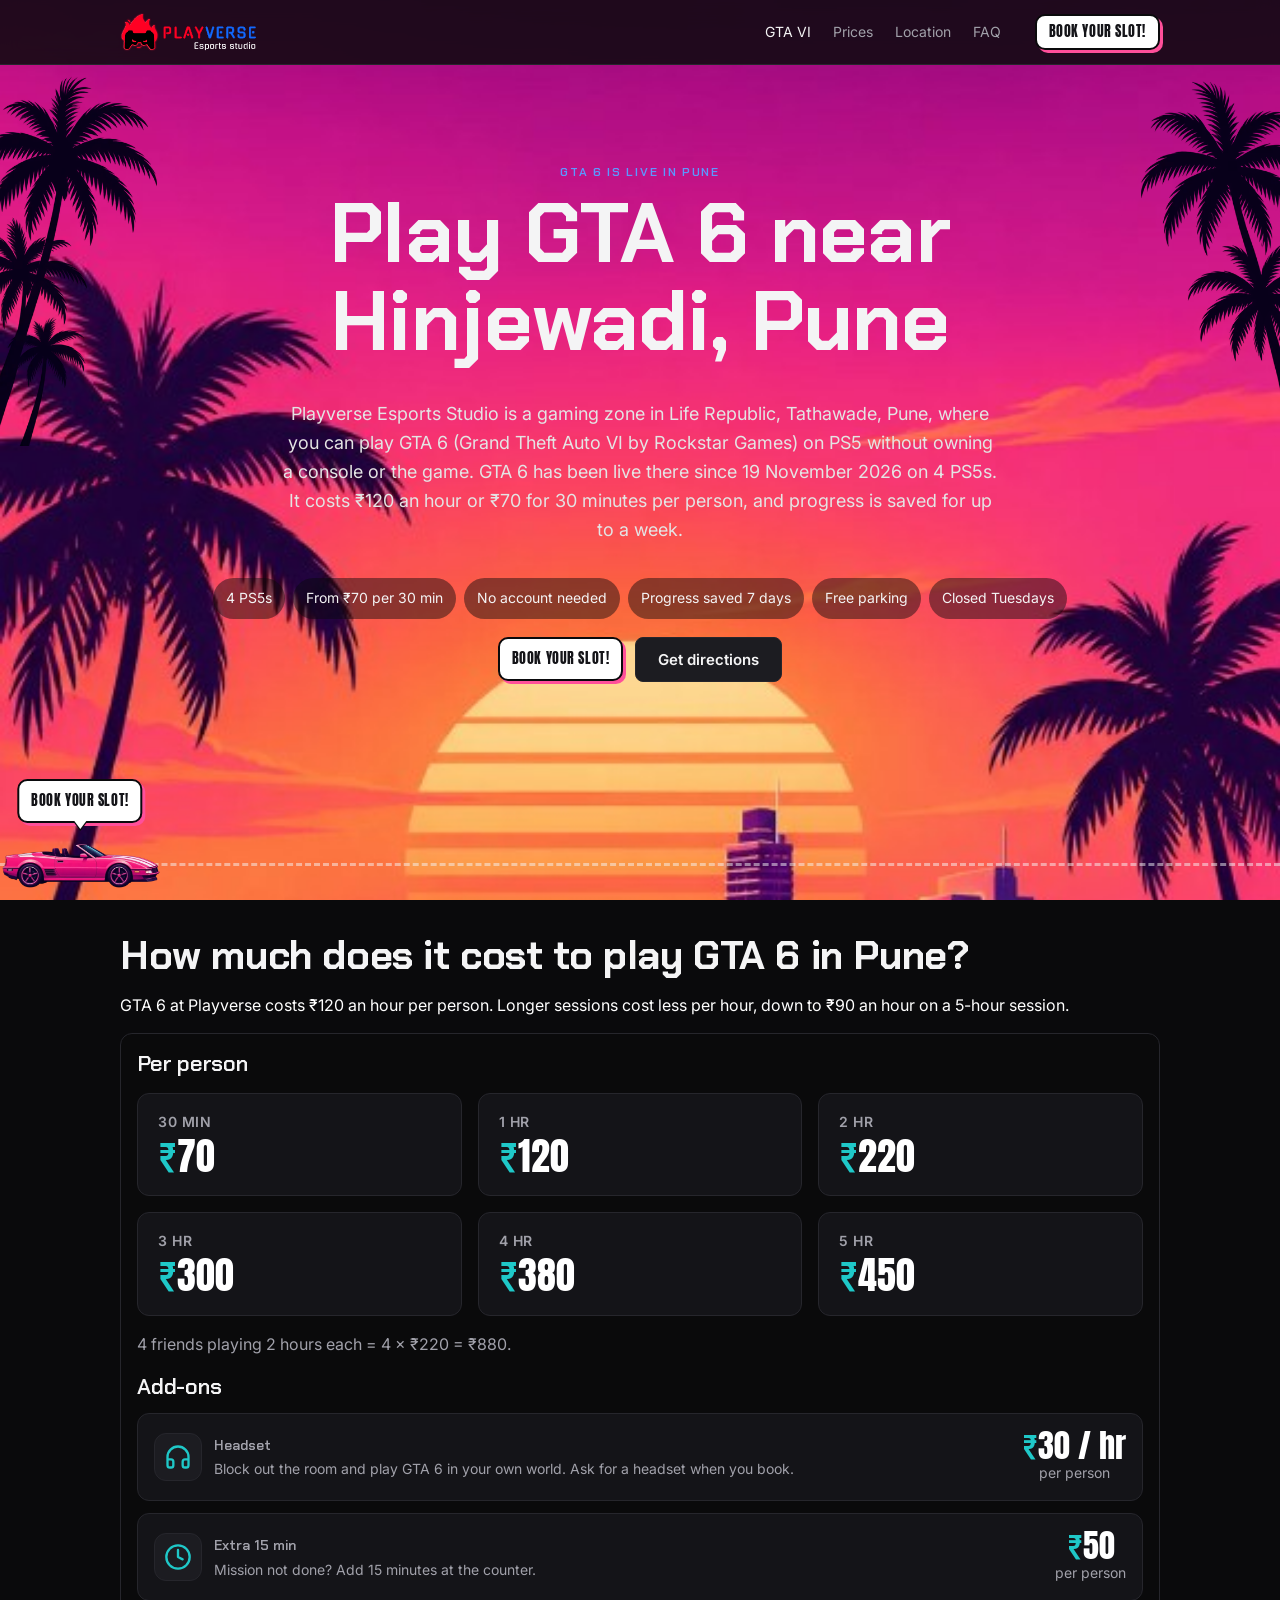
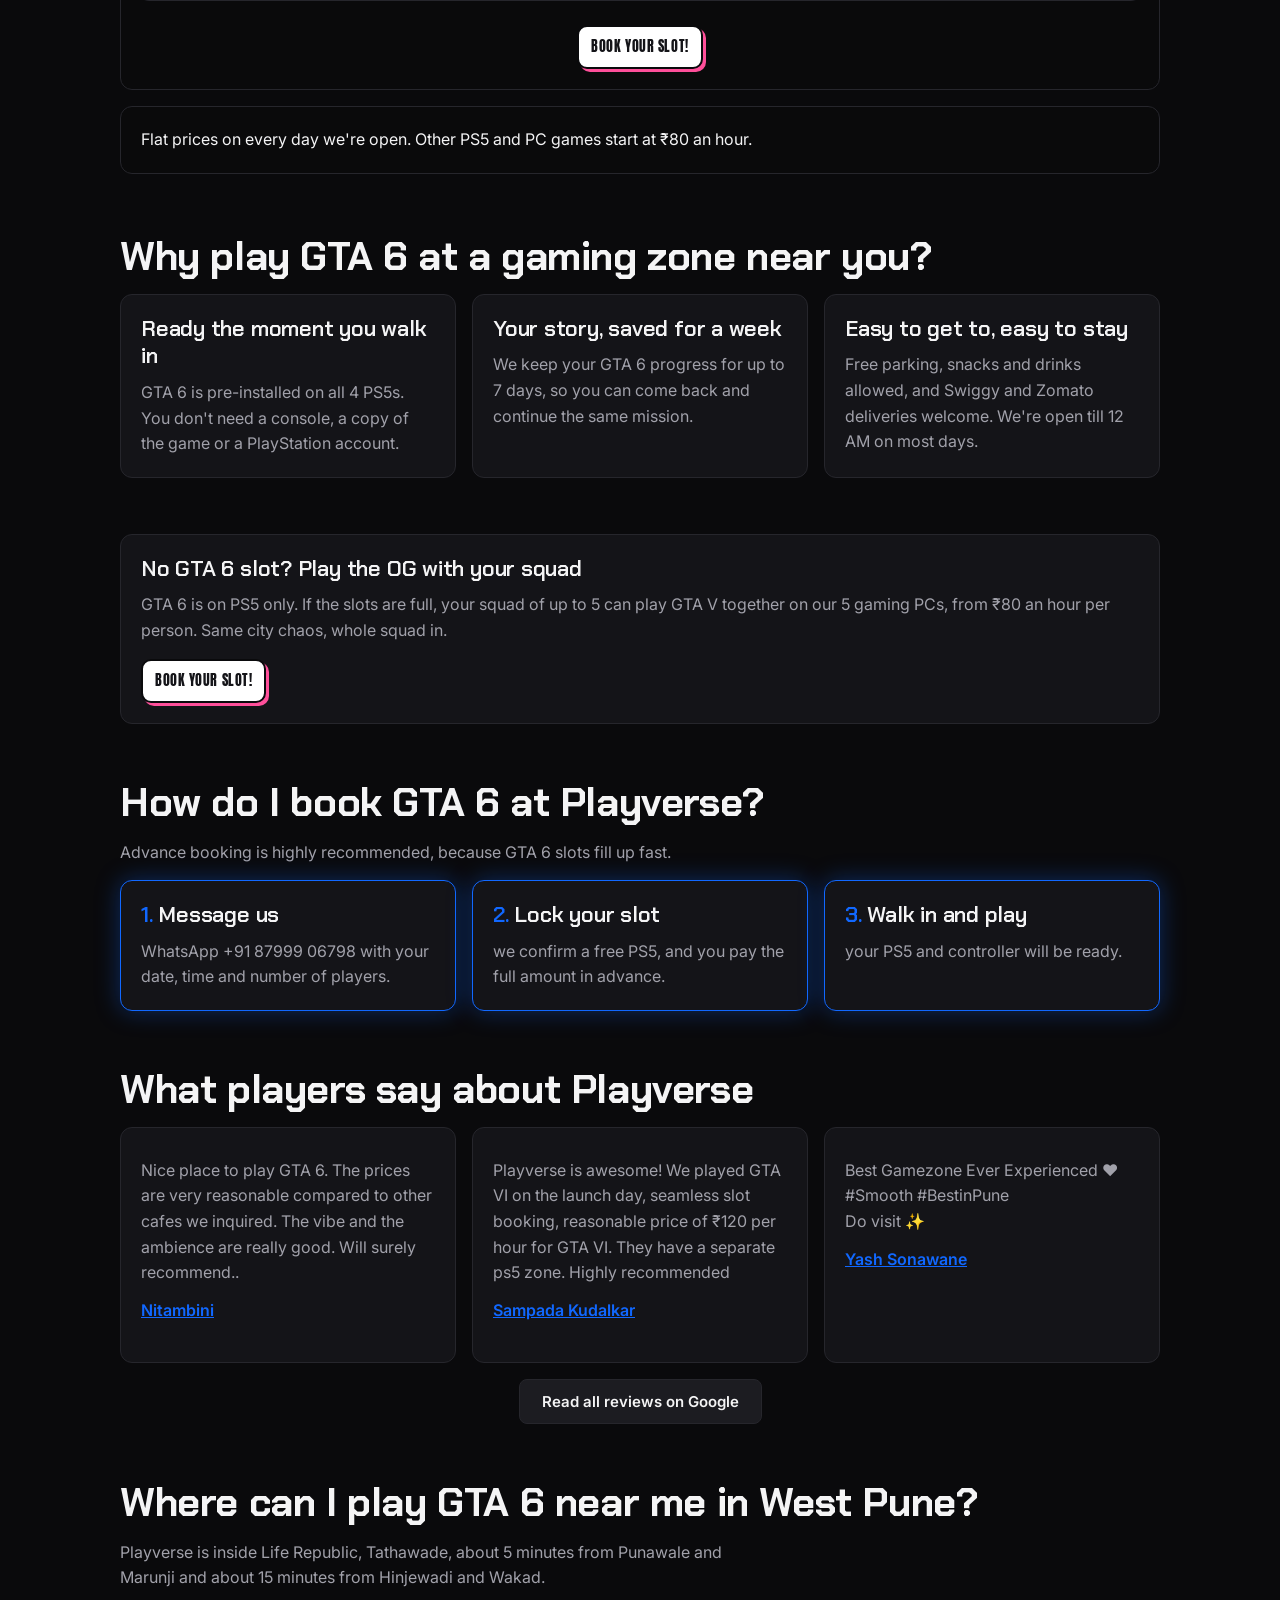
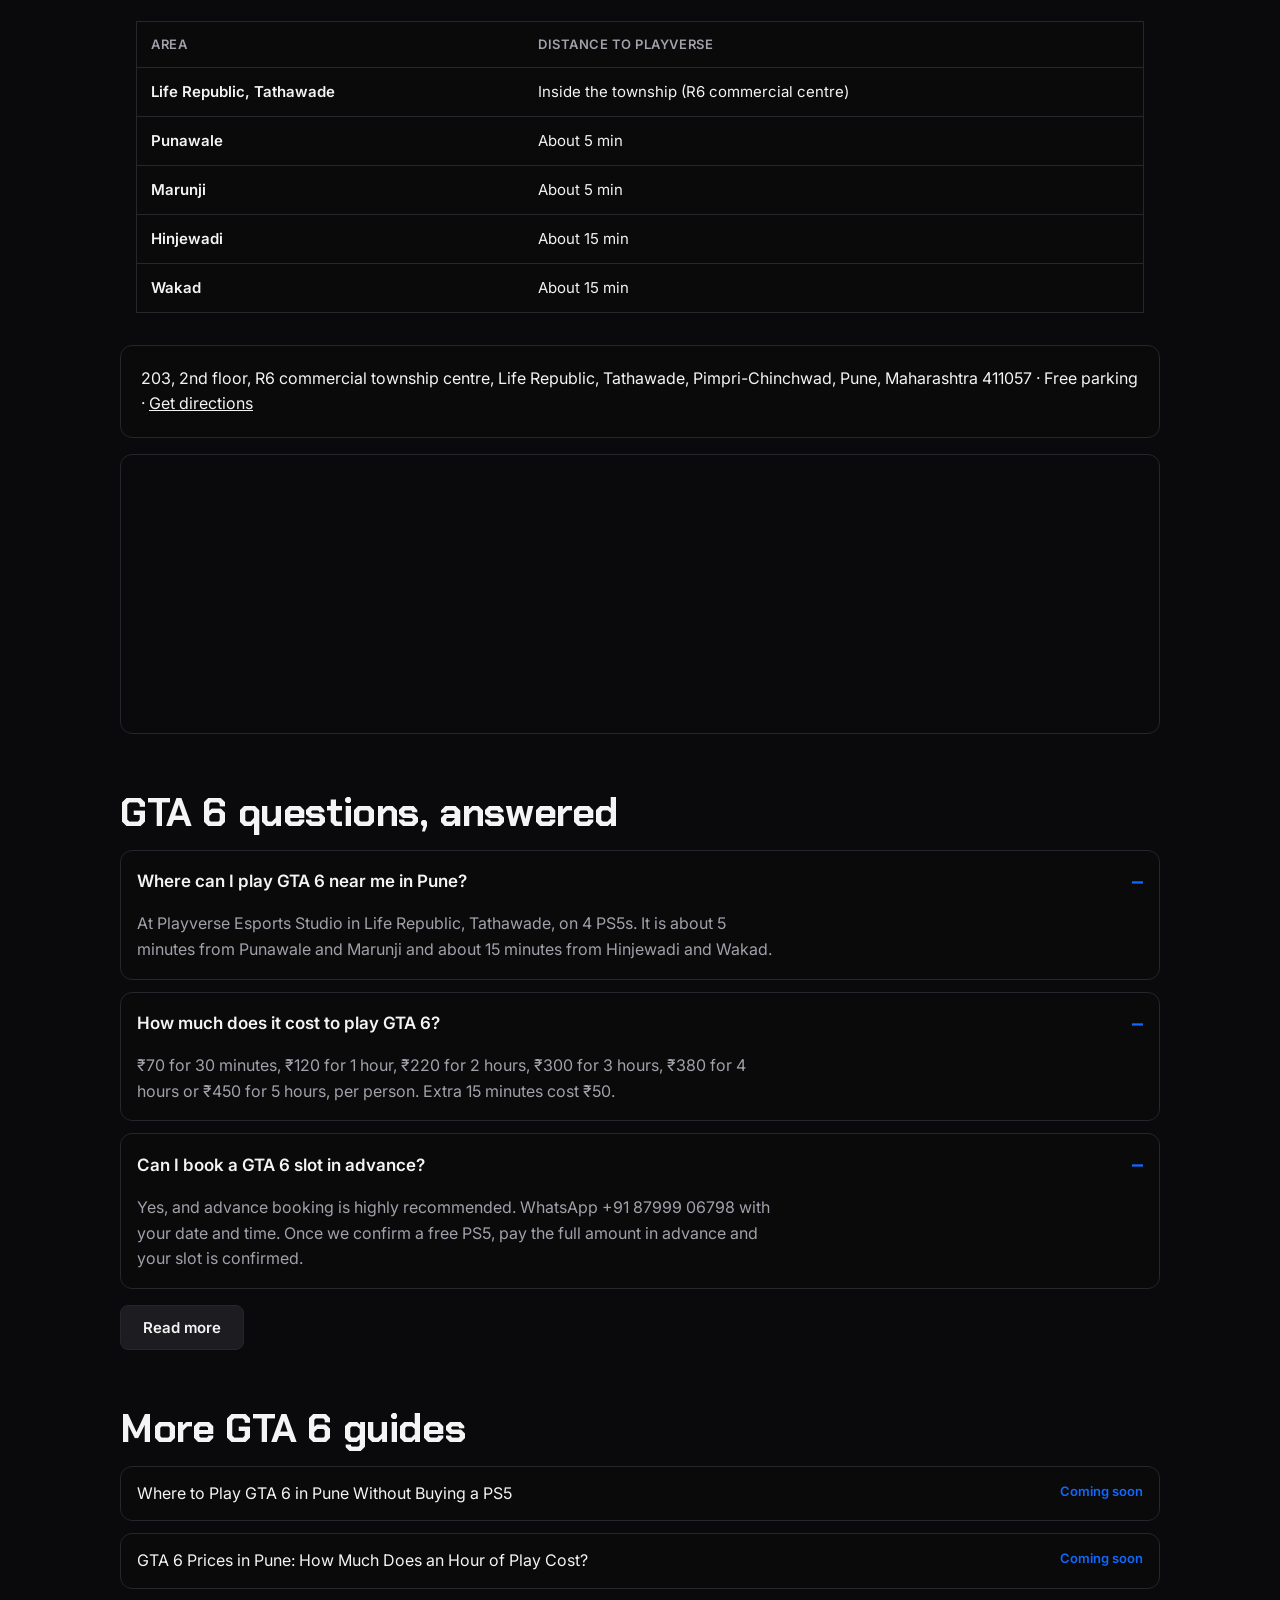
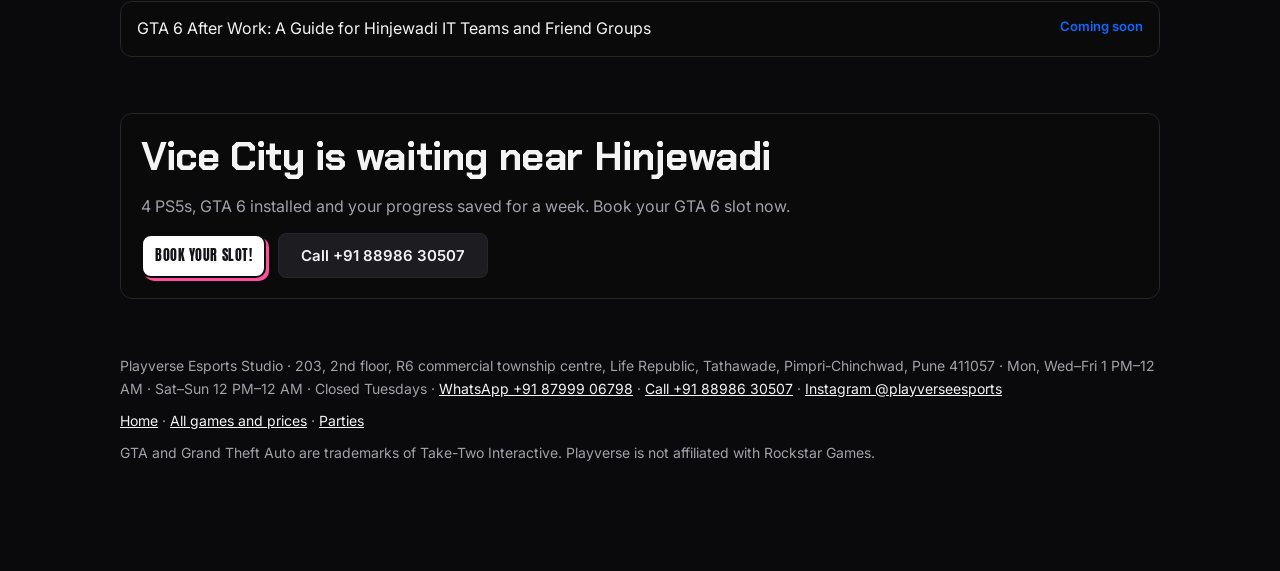
==== commit e428d6b9: "Correct the Playverse postcode to 411057 everywhere it appears. Co-authored-by: Cursor <cursoragent@" ====
--- a/new-site/gta-6-hinjewadi-pune/index.html
+++ b/new-site/gta-6-hinjewadi-pune/index.html
@@ -71,7 +71,7 @@
           "streetAddress": "203, 2nd floor, R6 commercial township centre, Life Republic, Tathawade, Pimpri-Chinchwad",
           "addressLocality": "Pune",
           "addressRegion": "Maharashtra",
-          "postalCode": "411033",
+          "postalCode": "411057",
           "addressCountry": "IN"
         },
         "openingHoursSpecification": [
@@ -368,7 +368,7 @@
             </tbody>
           </table>
         </div>
-        <p class="address sheet">203, 2nd floor, R6 commercial township centre, Life Republic, Tathawade, Pimpri-Chinchwad, Pune, Maharashtra 411033 · Free parking · <a href="https://share.google/kca95g4atwMwxrsyq">Get directions</a></p>
+        <p class="address sheet">203, 2nd floor, R6 commercial township centre, Life Republic, Tathawade, Pimpri-Chinchwad, Pune, Maharashtra 411057 · Free parking · <a href="https://share.google/kca95g4atwMwxrsyq">Get directions</a></p>
         <iframe class="map" title="Map of Playverse Esports Studio, Life Republic, Tathawade" loading="lazy" referrerpolicy="no-referrer-when-downgrade" src="https://maps.google.com/maps?q=Playverse%20Esports%20Studio%2C%20Life%20Republic%2C%20Tathawade%2C%20Pune&z=16&output=embed"></iframe>
       </div>
     </section>
@@ -465,7 +465,7 @@
 
   <footer class="site-footer">
     <div class="wrap">
-      <p>Playverse Esports Studio · 203, 2nd floor, R6 commercial township centre, Life Republic, Tathawade, Pimpri-Chinchwad, Pune 411033 · Mon, Wed–Fri 1 PM–12 AM · Sat–Sun 12 PM–12 AM · Closed Tuesdays · <a href="https://wa.me/918799906798?text=Hi%20Playverse%2C%20I%27d%20like%20to%20book%20GTA%206.%20Date%2C%20time%20and%20players%3A%20">WhatsApp +91 87999 06798</a> · <a href="tel:+918898630507">Call +91 88986 30507</a> · <a href="https://www.instagram.com/playverseesports/">Instagram @playverseesports</a></p>
+      <p>Playverse Esports Studio · 203, 2nd floor, R6 commercial township centre, Life Republic, Tathawade, Pimpri-Chinchwad, Pune 411057 · Mon, Wed–Fri 1 PM–12 AM · Sat–Sun 12 PM–12 AM · Closed Tuesdays · <a href="https://wa.me/918799906798?text=Hi%20Playverse%2C%20I%27d%20like%20to%20book%20GTA%206.%20Date%2C%20time%20and%20players%3A%20">WhatsApp +91 87999 06798</a> · <a href="tel:+918898630507">Call +91 88986 30507</a> · <a href="https://www.instagram.com/playverseesports/">Instagram @playverseesports</a></p>
       <p><a href="../">Home</a> · <a href="../#prices">All games and prices</a> · <a href="../#parties">Parties</a></p>
       <p class="legal">GTA and Grand Theft Auto are trademarks of Take-Two Interactive. Playverse is not affiliated with Rockstar Games.</p>
     </div>
--- a/new-site/gta-6-hinjewadi-pune/gta.css
+++ b/new-site/gta-6-hinjewadi-pune/gta.css
@@ -15,7 +15,7 @@
   --body: Inter, system-ui, sans-serif;
   --p: 0;
   --night: 0;
-  --road: 32px;
+  --road: 0px;
   --car-h: 36px;
 }
 
@@ -57,8 +57,7 @@
 .sky-day, .sky-day img { position: absolute; inset: 0; width: 100%; height: 100%; object-fit: cover; }
 .sky-night, .sky-navy, .sky-lights, .sky-stars { display: none; }
 
-.road-v, .car-top { display: block; }
-.road-h, .car-side, .palm { display: none; }
+.road-v, .car-top, .road-h, .car-side, .palm { display: none; }
 .road-v {
   position: fixed;
   z-index: 4;
